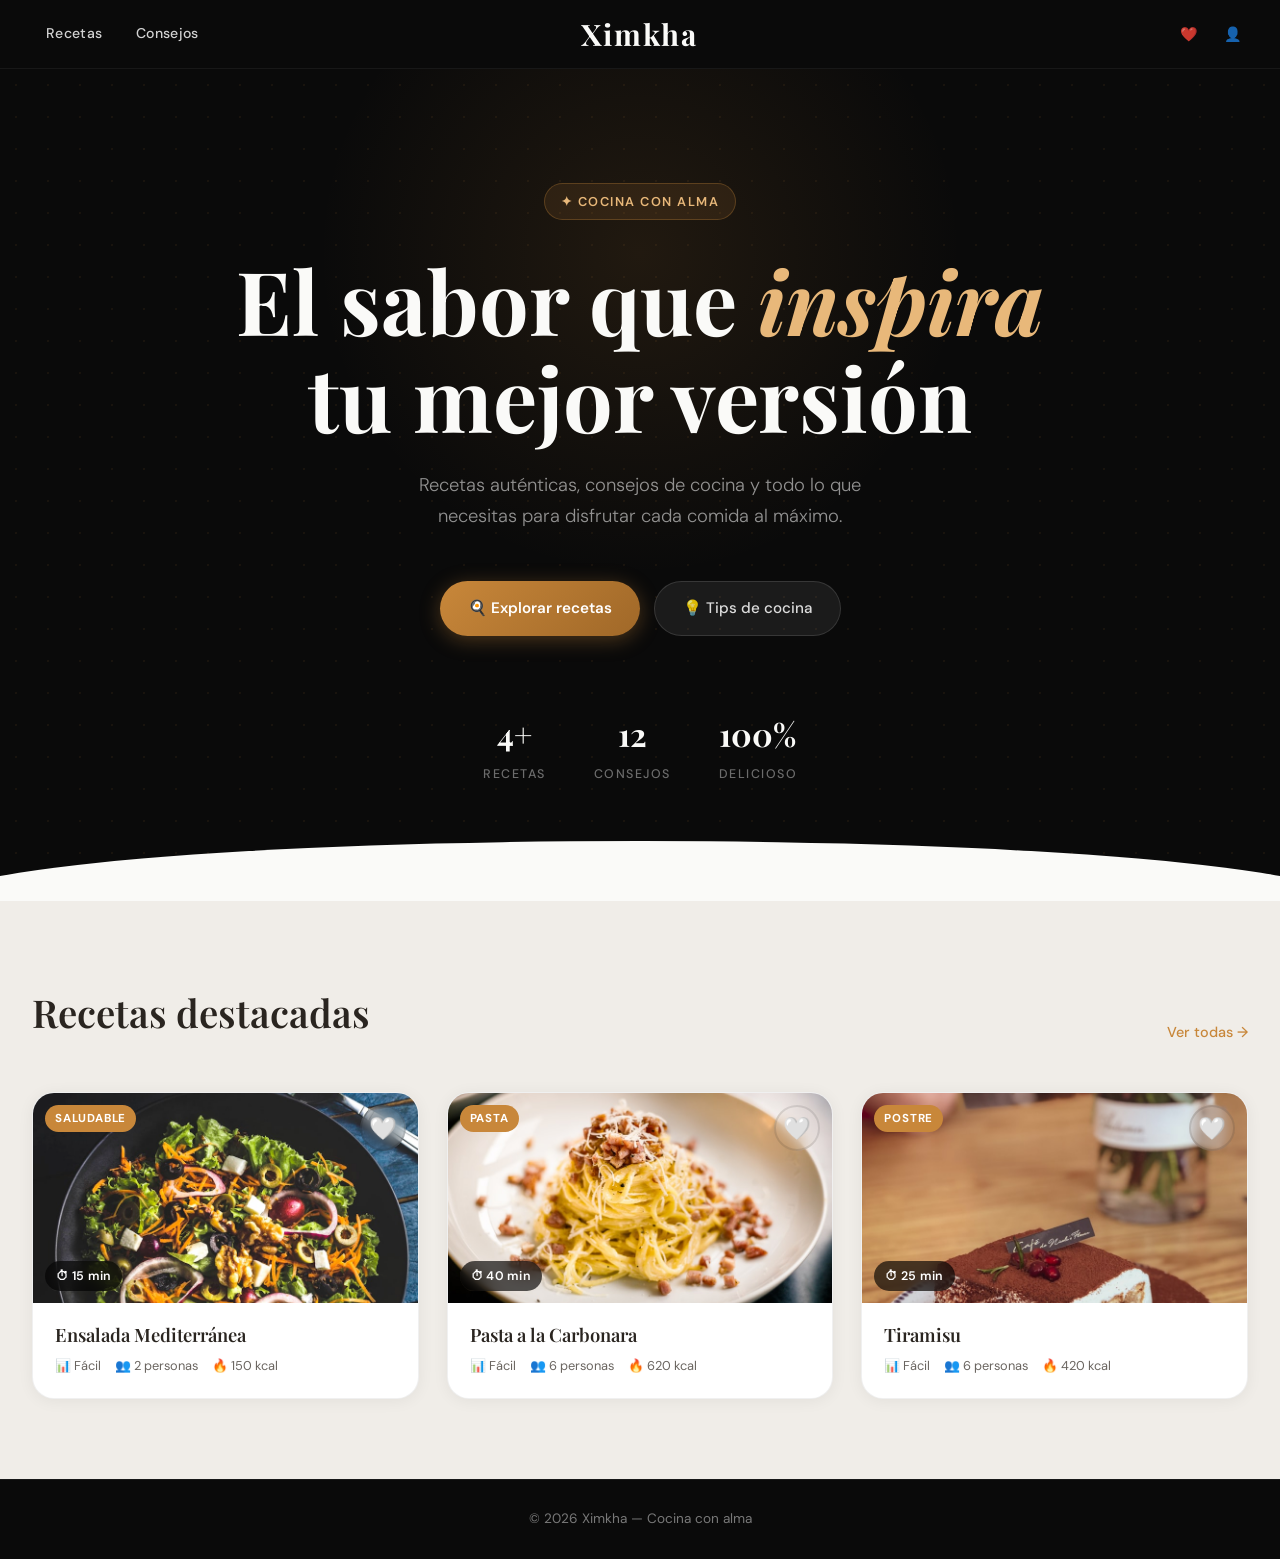
==== html/index.html @ 1acc7dbb "xml, js, css, html añadidos, aún mejorables" ====
<!DOCTYPE html>
<html lang="es">
<head>
    <meta charset="UTF-8">
    <meta name="viewport" content="width=device-width, initial-scale=1.0">
    <title>Ximkha - Cocina con alma</title>
    <link rel="stylesheet" href="../css/estilos.css">
</head>
<body>

<header>
    <nav class="barra-navegacion">
        <ul class="menu izquierda">
            <li><a href="recetas.html">Recetas</a></li>
            <li><a href="consejos.html">Consejos</a></li>
        </ul>
        <a href="index.html" class="logo">Ximkha</a>
        <ul class="menu derecha">
            <li><a href="favoritos.html" class="icono" title="Favoritos">❤️</a></li>
            <li><a href="usuario.html" class="icono" title="Usuario">👤</a></li>
        </ul>
    </nav>
</header>

<main>
    <!-- HERO -->
    <section class="hero">
        <span class="hero-badge">✦ Cocina con alma</span>
        <h1>El sabor que <em>inspira</em><br>tu mejor versión</h1>
        <p class="hero-subtitulo">Recetas auténticas, consejos de cocina y todo lo que necesitas para disfrutar cada comida al máximo.</p>
        <div class="hero-botones">
            <a href="recetas.html" class="btn-primario">🍳 Explorar recetas</a>
            <a href="consejos.html" class="btn-secundario">💡 Tips de cocina</a>
        </div>
        <div class="hero-stats">
            <div class="hero-stat">
                <span class="hero-stat-num">4+</span>
                <span class="hero-stat-label">Recetas</span>
            </div>
            <div class="hero-stat">
                <span class="hero-stat-num">12</span>
                <span class="hero-stat-label">Consejos</span>
            </div>
            <div class="hero-stat">
                <span class="hero-stat-num">100%</span>
                <span class="hero-stat-label">Delicioso</span>
            </div>
        </div>
        <div class="hero-divider"></div>
    </section>

    <!-- RECETAS DESTACADAS -->
    <section class="seccion-recetas" style="background: var(--gris-suave);">
        <div class="seccion-header">
            <h2>Recetas destacadas</h2>
            <a href="recetas.html">Ver todas →</a>
        </div>
        <div id="recetas-destacadas" class="grid-recetas">
            <p style="text-align:center;color:var(--texto-suave);padding:40px;">Cargando recetas...</p>
        </div>
    </section>
</main>

<footer>
    <p>&copy; 2026 Ximkha — Cocina con alma</p>
</footer>

<script src="../js/favoritos.js"></script>
<script>
    // Carga las primeras 3 recetas del XML para mostrar en la portada
    function cargarDestacadas() {
        const xhttp = new XMLHttpRequest();
        xhttp.onload = function () {
            const xml = xhttp.responseXML;
            const lista = xml.getElementsByTagName("receta");
            const contenedor = document.getElementById("recetas-destacadas");
            let html = "";

            const total = Math.min(lista.length, 3); // Solo las primeras 3
            for (let i = 0; i < total; i++) {
                const nombre = lista[i].getElementsByTagName("nombre")[0].childNodes[0].nodeValue;
                const categoria = lista[i].getElementsByTagName("categoria")[0].childNodes[0].nodeValue;
                const tiempo = lista[i].getElementsByTagName("tiempo")[0].childNodes[0].nodeValue;
                const dificultad = lista[i].getElementsByTagName("dificultad")[0].childNodes[0].nodeValue;
                const porciones = lista[i].getElementsByTagName("porciones")[0].childNodes[0].nodeValue;
                const calorias = lista[i].getElementsByTagName("calorias")[0].childNodes[0].nodeValue;
                const imagen = lista[i].getElementsByTagName("imagen")[0].childNodes[0].nodeValue;
                const slug = lista[i].getElementsByTagName("slug")[0].childNodes[0].nodeValue;

                html += `
                    <a href="detalle.html?id=${i}" class="tarjeta-receta">
                        <div class="tarjeta-imagen">
                            <img src="${imagen}" alt="${nombre}" />
                            <span class="tarjeta-categoria">${categoria}</span>
                            <span class="tarjeta-badge">⏱ ${tiempo}</span>
                            <button class="btn-favorito-flotante btn-favorito-grande"
                                    data-receta="${slug}"
                                    onclick="event.preventDefault(); event.stopPropagation();">🤍</button>
                        </div>
                        <div class="info-receta">
                            <h3>${nombre}</h3>
                            <div class="receta-meta">
                                <span>📊 ${dificultad}</span>
                                <span>👥 ${porciones}</span>
                                <span>🔥 ${calorias}</span>
                            </div>
                        </div>
                    </a>`;
            }

            contenedor.innerHTML = html;

            // Activar favoritos en los botones recién creados
            if (window.gestorFavoritos) {
                window.gestorFavoritos.configurarBotonesFavoritos();
            }
        };
        xhttp.open("GET", "../xml/recetas.xml");
        xhttp.send();
    }

    document.addEventListener("DOMContentLoaded", cargarDestacadas);
</script>

</body>
</html>
---- css/estilos.css ----
@import url('https://fonts.googleapis.com/css2?family=Playfair+Display:wght@400;600;700&family=DM+Sans:wght@300;400;500;600&display=swap');

* {
    margin: 0;
    padding: 0;
    box-sizing: border-box;
}

:root {
    --negro: #0a0a0a;
    --blanco: #fafaf8;
    --crema: #f5f0e8;
    --acento: #c8873a;
    --acento-oscuro: #a06828;
    --acento-claro: #e8b87a;
    --gris-suave: #f0ede8;
    --gris-medio: #9a9590;
    --texto: #2a2520;
    --texto-suave: #6a6560;
    --sombra: 0 4px 24px rgba(0,0,0,0.08);
    --sombra-hover: 0 12px 40px rgba(0,0,0,0.15);
    --radio: 14px;
    --radio-grande: 22px;
}

body {
    font-family: 'DM Sans', sans-serif;
    background-color: var(--blanco);
    color: var(--texto);
    line-height: 1.65;
}

/* Header y barras dde navegación */
header {
    background-color: var(--negro);
    position: sticky;
    top: 0;
    z-index: 1000;
    border-bottom: 1px solid rgba(255,255,255,0.06);
}

.barra-navegacion {
    display: flex;
    justify-content: space-between;
    align-items: center;
    max-width: 1280px;
    margin: 0 auto;
    padding: 0 32px;
    height: 68px;
}

.menu {
    list-style: none;
    display: flex;
    gap: 6px;
    align-items: center;
}

.menu.izquierda { flex: 1; justify-content: flex-start; }
.menu.derecha   { flex: 1; justify-content: flex-end; }

.logo {
    font-family: 'Playfair Display', serif;
    font-size: 1.85rem;
    font-weight: 700;
    color: var(--blanco);
    text-decoration: none;
    letter-spacing: 2px;
    transition: color 0.3s;
    flex: 1;
    text-align: center;
}
.logo:hover { color: var(--acento-claro); }

.menu > li > a {
    color: rgba(255,255,255,0.82);
    text-decoration: none;
    font-size: 0.88rem;
    font-weight: 500;
    letter-spacing: 0.3px;
    padding: 8px 14px;
    border-radius: 8px;
    transition: all 0.25s;
    display: block;
}
.menu > li > a:hover {
    color: #fff;
    background: rgba(255,255,255,0.1);
}

/* Iconos de la derecha */
.icono {
    font-size: 1.25rem;
    transition: transform 0.25s;
    display: flex;
    align-items: center;
    justify-content: center;
    width: 38px;
    height: 38px;
    border-radius: 50%;
}
.icono:hover { transform: scale(1.15); background: rgba(255,255,255,0.1) !important; }
.icono.activo { background: rgba(200,135,58,0.2) !important; }

/* Separador "Ver todas" */
.mega-ver-todas {
    grid-column: 1 / -1;
    margin-top: 8px;
    padding-top: 16px;
    border-top: 1px solid rgba(255,255,255,0.08);
    list-style: none;
}

.mega-ver-todas a {
    display: flex;
    align-items: center;
    justify-content: center;
    gap: 8px;
    padding: 11px;
    background: linear-gradient(135deg, var(--acento), var(--acento-oscuro));
    border-radius: 10px;
    color: #fff !important;
    font-weight: 600;
    font-size: 0.88rem;
    text-decoration: none;
    transition: all 0.2s;
    letter-spacing: 0.3px;
    border: 1px solid transparent !important;
}

.mega-ver-todas a:hover {
    background: linear-gradient(135deg, var(--acento-claro), var(--acento));
    transform: none !important;
    box-shadow: 0 4px 16px rgba(200,135,58,0.35);
}

/* Flecha indicadora del dropdown */
.dropdown > a::after {
    content: ' ›';
    font-size: 0.9rem;
    opacity: 0.5;
    transition: transform 0.2s;
    display: inline-block;
}
.dropdown:hover > a::after {
    transform: rotate(90deg);
    opacity: 1;
}

/* =====================
   HERO - INDEX
   ===================== */
.hero {
    min-height: calc(100vh - 68px);
    background: var(--negro);
    display: flex;
    flex-direction: column;
    align-items: center;
    justify-content: center;
    text-align: center;
    padding: 60px 30px;
    position: relative;
    overflow: hidden;
}

/* Fondo con textura de puntos */
.hero::before {
    content: '';
    position: absolute;
    inset: 0;
    background-image: radial-gradient(circle, rgba(200,135,58,0.08) 1px, transparent 1px);
    background-size: 32px 32px;
    pointer-events: none;
}

/* Orbe de luz ambiental */
.hero::after {
    content: '';
    position: absolute;
    top: -20%;
    left: 50%;
    transform: translateX(-50%);
    width: 700px;
    height: 700px;
    background: radial-gradient(circle, rgba(200,135,58,0.12) 0%, transparent 65%);
    pointer-events: none;
}

.hero-badge {
    display: inline-flex;
    align-items: center;
    gap: 8px;
    background: rgba(200,135,58,0.12);
    border: 1px solid rgba(200,135,58,0.3);
    color: var(--acento-claro);
    font-size: 0.8rem;
    font-weight: 600;
    letter-spacing: 1.5px;
    text-transform: uppercase;
    padding: 7px 16px;
    border-radius: 50px;
    margin-bottom: 32px;
    position: relative;
    z-index: 1;
    animation: fadeUp 0.8s ease both;
}

.hero h1 {
    font-family: 'Playfair Display', serif;
    font-size: clamp(3rem, 7vw, 5.5rem);
    font-weight: 700;
    color: var(--blanco);
    line-height: 1.1;
    margin-bottom: 24px;
    position: relative;
    z-index: 1;
    animation: fadeUp 0.8s ease 0.1s both;
}

.hero h1 em {
    font-style: italic;
    color: var(--acento-claro);
}

.hero-subtitulo {
    font-size: 1.15rem;
    color: rgba(255,255,255,0.55);
    font-weight: 300;
    max-width: 480px;
    margin-bottom: 48px;
    position: relative;
    z-index: 1;
    animation: fadeUp 0.8s ease 0.2s both;
    line-height: 1.7;
}

.hero-botones {
    display: flex;
    gap: 14px;
    flex-wrap: wrap;
    justify-content: center;
    position: relative;
    z-index: 1;
    animation: fadeUp 0.8s ease 0.3s both;
    margin-bottom: 72px;
}

.btn-primario {
    display: inline-flex;
    align-items: center;
    gap: 8px;
    background: linear-gradient(135deg, var(--acento), var(--acento-oscuro));
    color: #fff;
    padding: 14px 28px;
    border-radius: 50px;
    text-decoration: none;
    font-weight: 600;
    font-size: 0.95rem;
    transition: all 0.3s;
    box-shadow: 0 4px 20px rgba(200,135,58,0.35);
}
.btn-primario:hover {
    transform: translateY(-2px);
    box-shadow: 0 8px 28px rgba(200,135,58,0.45);
}

.btn-secundario {
    display: inline-flex;
    align-items: center;
    gap: 8px;
    background: rgba(255,255,255,0.07);
    color: rgba(255,255,255,0.85);
    padding: 14px 28px;
    border-radius: 50px;
    text-decoration: none;
    font-weight: 500;
    font-size: 0.95rem;
    transition: all 0.3s;
    border: 1px solid rgba(255,255,255,0.12);
}
.btn-secundario:hover {
    background: rgba(255,255,255,0.12);
    color: #fff;
    transform: translateY(-2px);
}

/* Stats del hero */
.hero-stats {
    display: flex;
    gap: 48px;
    position: relative;
    z-index: 1;
    animation: fadeUp 0.8s ease 0.4s both;
}

.hero-stat {
    text-align: center;
}

.hero-stat-num {
    font-family: 'Playfair Display', serif;
    font-size: 2rem;
    font-weight: 700;
    color: var(--blanco);
    display: block;
}

.hero-stat-label {
    font-size: 0.78rem;
    color: rgba(255,255,255,0.4);
    text-transform: uppercase;
    letter-spacing: 1.5px;
    font-weight: 500;
}

/* Divisor hero */
.hero-divider {
    position: absolute;
    bottom: 0;
    left: 0;
    right: 0;
    height: 60px;
    background: var(--blanco);
    clip-path: ellipse(55% 100% at 50% 100%);
}

/* =====================
   CATEGORÍAS HERO (debajo del hero)
   ===================== */
.categorias-hero {
    padding: 64px 32px;
    max-width: 1280px;
    margin: 0 auto;
}

.categorias-hero h2 {
    font-family: 'Playfair Display', serif;
    font-size: 2rem;
    color: var(--texto);
    margin-bottom: 36px;
    font-weight: 600;
}

.categorias-grid {
    display: grid;
    grid-template-columns: repeat(4, 1fr);
    gap: 20px;
}

.categoria-card {
    background: var(--gris-suave);
    border-radius: var(--radio);
    padding: 28px 24px;
    text-decoration: none;
    display: flex;
    flex-direction: column;
    gap: 12px;
    transition: all 0.3s;
    border: 1px solid rgba(0,0,0,0.05);
}

.categoria-card:hover {
    background: var(--negro);
    transform: translateY(-4px);
    box-shadow: var(--sombra-hover);
}

.categoria-card:hover .cat-titulo { color: #fff; }
.categoria-card:hover .cat-desc { color: rgba(255,255,255,0.5); }

.cat-emoji { font-size: 2rem; }
.cat-titulo { font-weight: 600; font-size: 1rem; color: var(--texto); }
.cat-desc { font-size: 0.82rem; color: var(--texto-suave); }

/* =====================
   SECCIÓN RECETAS
   ===================== */
.seccion-recetas {
    padding: 80px 32px 80px;
    background: var(--blanco);
}

.seccion-header {
    max-width: 1280px;
    margin: 0 auto 48px;
    display: flex;
    align-items: flex-end;
    justify-content: space-between;
}

.seccion-header h2 {
    font-family: 'Playfair Display', serif;
    font-size: 2.4rem;
    color: var(--texto);
    font-weight: 600;
}

.seccion-header a {
    color: var(--acento);
    text-decoration: none;
    font-weight: 500;
    font-size: 0.9rem;
    transition: color 0.2s;
}
.seccion-header a:hover { color: var(--acento-oscuro); }

.grid-recetas {
    display: grid;
    grid-template-columns: repeat(3, 1fr);
    gap: 28px;
    max-width: 1280px;
    margin: 0 auto;
}

/* =====================
   TARJETAS DE RECETA
   ===================== */
.tarjeta-receta {
    text-decoration: none;
    color: inherit;
    background: #fff;
    border-radius: var(--radio-grande);
    overflow: hidden;
    box-shadow: 0 2px 16px rgba(0,0,0,0.06);
    transition: all 0.35s cubic-bezier(0.34, 1.2, 0.64, 1);
    display: flex;
    flex-direction: column;
    border: 1px solid rgba(0,0,0,0.06);
    position: relative;
}

.tarjeta-receta:hover {
    transform: translateY(-8px);
    box-shadow: 0 20px 50px rgba(0,0,0,0.13);
    border-color: transparent;
}

.tarjeta-imagen {
    position: relative;
    overflow: hidden;
    height: 210px;
}

.tarjeta-imagen img {
    width: 100%;
    height: 100%;
    object-fit: cover;
    transition: transform 0.5s ease;
}

.tarjeta-receta:hover .tarjeta-imagen img {
    transform: scale(1.08);
}

/* Badge de tiempo sobre imagen */
.tarjeta-badge {
    position: absolute;
    bottom: 12px;
    left: 12px;
    background: rgba(0,0,0,0.65);
    backdrop-filter: blur(8px);
    color: #fff;
    font-size: 0.78rem;
    font-weight: 600;
    padding: 5px 11px;
    border-radius: 50px;
    letter-spacing: 0.3px;
}

/* Badge de categoría */
.tarjeta-categoria {
    position: absolute;
    top: 12px;
    left: 12px;
    background: var(--acento);
    color: #fff;
    font-size: 0.72rem;
    font-weight: 700;
    padding: 4px 10px;
    border-radius: 50px;
    text-transform: uppercase;
    letter-spacing: 0.8px;
}

/* Botón favorito flotante */
.btn-favorito-flotante {
    position: absolute;
    top: 12px;
    right: 12px;
    background: rgba(255,255,255,0.9);
    backdrop-filter: blur(8px);
    border: none;
    width: 38px;
    height: 38px;
    border-radius: 50%;
    font-size: 1rem;
    cursor: pointer;
    display: flex;
    align-items: center;
    justify-content: center;
    transition: all 0.25s;
    z-index: 2;
}
.btn-favorito-flotante:hover {
    background: #fff;
    transform: scale(1.15);
}

.info-receta {
    padding: 20px 22px 22px;
    flex: 1;
    display: flex;
    flex-direction: column;
    gap: 8px;
}

.info-receta h3 {
    font-family: 'Playfair Display', serif;
    font-size: 1.15rem;
    font-weight: 600;
    color: var(--texto);
    line-height: 1.3;
}

.info-receta .receta-meta {
    display: flex;
    gap: 14px;
    font-size: 0.8rem;
    color: var(--texto-suave);
}

.receta-meta span {
    display: flex;
    align-items: center;
    gap: 4px;
}

/* Botón grande de favorito (en páginas de detalle) */
.btn-favorito-grande {
    background: none;
    border: 2px solid rgba(0,0,0,0.1);
    font-size: 1.4rem;
    cursor: pointer;
    transition: all 0.3s;
    padding: 8px;
    border-radius: 50%;
    color: #bbb;
    width: 46px;
    height: 46px;
    display: flex;
    align-items: center;
    justify-content: center;
    flex-shrink: 0;
}
.btn-favorito-grande:hover {
    border-color: #e74c3c;
    background: rgba(231,76,60,0.08);
    transform: scale(1.1);
}
.btn-favorito-grande.favorito-activo { color: #e74c3c; border-color: #e74c3c; }

/* =====================
   BREADCRUMB
   ===================== */
.breadcrumb {
    max-width: 1280px;
    margin: 0 auto 28px;
    font-size: 0.85rem;
    color: var(--texto-suave);
    padding: 14px 20px;
    background: rgba(0,0,0,0.025);
    border-radius: 10px;
    border: 1px solid rgba(0,0,0,0.05);
}
.breadcrumb a {
    text-decoration: none;
    color: var(--texto-suave);
    font-weight: 500;
    transition: color 0.2s;
}
.breadcrumb a:hover { color: var(--acento); }
.breadcrumb span { color: var(--texto); font-weight: 600; }

/* Detalles de Recetas */
.contenido-receta {
    padding: 80px 32px 80px;
    background: var(--gris-suave);
    min-height: 100vh;
}

.contenedor-receta {
    max-width: 1200px;
    margin: 0 auto;
    background: #fff;
    border-radius: 24px;
    box-shadow: 0 8px 40px rgba(0,0,0,0.08);
    overflow: hidden;
}

.header-receta {
    display: grid;
    grid-template-columns: 1fr 1fr;
    min-height: 480px;
}

.imagen-receta {
    overflow: hidden;
    position: relative;
}
.imagen-receta img {
    width: 100%;
    height: 100%;
    object-fit: cover;
    transition: transform 0.4s;
}
.imagen-receta:hover img { transform: scale(1.04); }

.info-basica {
    padding: 44px 48px;
    display: flex;
    flex-direction: column;
    gap: 24px;
    overflow-y: auto;
    max-height: 480px;
}

.info-basica h1 {
    font-family: 'Playfair Display', serif;
    font-size: 2.2rem;
    color: var(--texto);
    font-weight: 600;
    line-height: 1.2;
}

.datos-receta {
    display: flex;
    gap: 10px;
    align-items: center;
    flex-wrap: wrap;
}

.dato {
    display: flex;
    align-items: center;
    gap: 7px;
    background: var(--gris-suave);
    padding: 8px 14px;
    border-radius: 50px;
    font-weight: 500;
    font-size: 0.88rem;
    color: var(--texto);
    border: 1px solid rgba(0,0,0,0.06);
}
.icono-dato { font-size: 1rem; }

.descripcion h3,
.tabla-nutricional h3 {
    font-family: 'Playfair Display', serif;
    color: var(--texto);
    margin-bottom: 12px;
    font-size: 1.15rem;
}
.descripcion p { color: var(--texto-suave); font-size: 0.95rem; line-height: 1.7; }

.valores-nutricionales {
    display: grid;
    grid-template-columns: repeat(4, 1fr);
    gap: 10px;
}

.valor-nutricional {
    text-align: center;
    background: linear-gradient(135deg, var(--acento), var(--acento-oscuro));
    color: white;
    padding: 14px 8px;
    border-radius: 12px;
}

.valor-nutricional .numero {
    display: block;
    font-family: 'Playfair Display', serif;
    font-size: 1.4rem;
    font-weight: 700;
    margin-bottom: 3px;
}
.valor-nutricional .unidad { font-size: 0.78rem; opacity: 0.85; }

.contenido-receta-detalle {
    display: grid;
    grid-template-columns: 1fr 1fr;
    gap: 48px;
    padding: 48px;
    background: #fff;
}

.ingredientes h2,
.pasos h2 {
    font-family: 'Playfair Display', serif;
    color: var(--texto);
    margin-bottom: 24px;
    font-size: 1.6rem;
    font-weight: 600;
    padding-bottom: 12px;
    border-bottom: 2px solid var(--acento);
}

.lista-ingredientes {
    list-style: none;
    padding: 0;
}

.lista-ingredientes li {
    padding: 12px 0;
    border-bottom: 1px solid var(--gris-suave);
    color: var(--texto);
    font-size: 0.95rem;
    position: relative;
    padding-left: 22px;
}
.lista-ingredientes li:before {
    content: "•";
    color: var(--acento);
    font-weight: bold;
    position: absolute;
    left: 0;
    font-size: 1.3rem;
    line-height: 1.4;
}

.lista-pasos {
    padding-left: 0;
    counter-reset: step-counter;
    list-style: none;
}

.lista-pasos li {
    padding: 15px 0 15px 52px;
    border-bottom: 1px solid var(--gris-suave);
    color: var(--texto);
    font-size: 0.95rem;
    position: relative;
    counter-increment: step-counter;
    line-height: 1.65;
}

.lista-pasos li:before {
    content: counter(step-counter);
    position: absolute;
    left: 0;
    top: 14px;
    background: linear-gradient(135deg, var(--acento), var(--acento-oscuro));
    color: white;
    width: 30px;
    height: 30px;
    border-radius: 50%;
    display: flex;
    align-items: center;
    justify-content: center;
    font-weight: 700;
    font-size: 0.85rem;
}

.consejos {
    background: var(--crema);
    padding: 32px 48px;
    border-top: 1px solid rgba(0,0,0,0.05);
}
.consejos h3 {
    font-family: 'Playfair Display', serif;
    color: var(--texto);
    margin-bottom: 12px;
    font-size: 1.15rem;
}
.consejos p { color: var(--texto-suave); line-height: 1.7; font-size: 0.95rem; }

/* Página de consejos*/
.seccion-consejos {
    padding: 80px 32px 80px;
    background: var(--gris-suave);
    min-height: 100vh;
}

.header-consejos {
    text-align: center;
    margin-bottom: 56px;
    max-width: 700px;
    margin-left: auto;
    margin-right: auto;
}

.header-consejos h2 {
    font-family: 'Playfair Display', serif;
    font-size: 2.8rem;
    color: var(--texto);
    font-weight: 600;
    margin-bottom: 12px;
}

.subtitulo-consejos {
    font-size: 1.1rem;
    color: var(--texto-suave);
    font-style: italic;
}

.contenedor-consejos { max-width: 1280px; margin: 0 auto; }

.categorias-consejos {
    display: flex;
    justify-content: center;
    gap: 10px;
    margin-bottom: 44px;
    flex-wrap: wrap;
}

.btn-categoria {
    background: #fff;
    border: 1.5px solid rgba(0,0,0,0.1);
    padding: 10px 22px;
    border-radius: 50px;
    cursor: pointer;
    transition: all 0.25s;
    font-weight: 500;
    color: var(--texto-suave);
    font-size: 0.88rem;
    font-family: 'DM Sans', sans-serif;
}
.btn-categoria:hover { border-color: var(--acento); color: var(--acento); }
.btn-categoria.activo {
    background: var(--negro);
    border-color: var(--negro);
    color: #fff;
    box-shadow: 0 4px 14px rgba(0,0,0,0.15);
}

.grid-consejos {
    display: grid;
    grid-template-columns: repeat(auto-fit, minmax(320px, 1fr));
    gap: 24px;
    margin-bottom: 60px;
}

.tarjeta-consejo {
    background: #fff;
    border-radius: var(--radio);
    padding: 28px;
    box-shadow: var(--sombra);
    transition: all 0.3s;
    position: relative;
    overflow: hidden;
    border: 1px solid rgba(0,0,0,0.05);
}
.tarjeta-consejo::before {
    content: '';
    position: absolute;
    top: 0; left: 0; right: 0;
    height: 3px;
    background: linear-gradient(90deg, var(--acento), var(--acento-claro));
}
.tarjeta-consejo:hover {
    transform: translateY(-6px);
    box-shadow: var(--sombra-hover);
}

.icono-consejo { font-size: 2.2rem; margin-bottom: 16px; text-align: center; }
.tarjeta-consejo h3 {
    font-family: 'Playfair Display', serif;
    color: var(--texto);
    margin-bottom: 12px;
    font-size: 1.15rem;
    font-weight: 600;
    text-align: center;
}
.tarjeta-consejo p { color: var(--texto-suave); line-height: 1.65; margin-bottom: 18px; text-align: center; font-size: 0.93rem; }

.dificultad {
    display: inline-block;
    padding: 5px 14px;
    border-radius: 50px;
    font-size: 0.75rem;
    font-weight: 700;
    text-transform: uppercase;
    letter-spacing: 0.8px;
    margin: 0 auto;
    display: block;
    width: fit-content;
}
.dificultad.basico { background: #edf7f0; color: #1e8449; border: 1px solid #a9dfbf; }
.dificultad.intermedio { background: #fef9e7; color: #b7770d; border: 1px solid #f9e79f; }
.dificultad.avanzado { background: #fdf2f2; color: #c0392b; border: 1px solid #fadbd8; }

.consejo-destacado {
    background: var(--negro);
    color: #fff;
    border-radius: var(--radio-grande);
    padding: 48px;
    text-align: center;
    max-width: 800px;
    margin: 0 auto;
    position: relative;
    overflow: hidden;
}
.consejo-destacado::before {
    content: '';
    position: absolute;
    top: -40%;
    left: 50%;
    transform: translateX(-50%);
    width: 500px;
    height: 500px;
    background: radial-gradient(circle, rgba(200,135,58,0.15) 0%, transparent 65%);
    pointer-events: none;
}
.consejo-destacado h3 { font-family: 'Playfair Display', serif; font-size: 1.6rem; margin-bottom: 24px; color: var(--acento-claro); position: relative; }
.consejo-dia { background: rgba(255,255,255,0.06); border-radius: 14px; padding: 28px; border: 1px solid rgba(255,255,255,0.08); position: relative; }
.consejo-dia h4 { font-family: 'Playfair Display', serif; font-size: 1.2rem; margin-bottom: 12px; color: #fff; }
.consejo-dia p { color: rgba(255,255,255,0.7); line-height: 1.7; }

/* Página de Favoritos */
.seccion-favoritos {
    padding: 80px 32px 80px;
    background: var(--gris-suave);
    min-height: 80vh;
}

.header-favoritos { text-align: center; margin-bottom: 44px; }
.header-favoritos h2 {
    font-family: 'Playfair Display', serif;
    font-size: 2.6rem;
    color: var(--texto);
    font-weight: 600;
    margin-bottom: 12px;
}

.contador-favoritos { font-size: 1.1rem; color: var(--texto-suave); font-weight: 500; }
.contador-favoritos span { color: var(--acento); font-weight: 700; font-size: 1.3rem; }

.mensaje-vacio {
    text-align: center;
    padding: 80px 20px;
    max-width: 480px;
    margin: 0 auto;
}
.icono-corazon { font-size: 3.5rem; margin-bottom: 20px; opacity: 0.6; }
.mensaje-vacio h3 { font-family: 'Playfair Display', serif; font-size: 1.7rem; color: var(--texto); margin-bottom: 14px; font-weight: 600; }
.mensaje-vacio p { color: var(--texto-suave); font-size: 1rem; line-height: 1.7; margin-bottom: 28px; }

.btn-explorar {
    display: inline-flex;
    align-items: center;
    gap: 8px;
    background: var(--negro);
    color: white;
    padding: 14px 28px;
    text-decoration: none;
    border-radius: 50px;
    font-weight: 600;
    transition: all 0.3s;
}
.btn-explorar:hover { background: var(--acento); transform: translateY(-2px); }

.acciones-favoritos { text-align: center; margin-top: 48px; }
.btn-limpiar {
    background: transparent;
    color: #c0392b;
    padding: 11px 24px;
    border: 1.5px solid #c0392b;
    border-radius: 50px;
    font-weight: 600;
    cursor: pointer;
    transition: all 0.3s;
    font-family: 'DM Sans', sans-serif;
    display: none;
}
.btn-limpiar:hover { background: #c0392b; color: #fff; }

/* Perfil de Usuario */
.seccion-usuario {
    padding: 80px 32px 80px;
    background: var(--gris-suave);
    min-height: 100vh;
}

.contenedor-usuario {
    max-width: 960px;
    margin: 0 auto;
    display: flex;
    flex-direction: column;
    gap: 28px;
}

.perfil-usuario {
    background: var(--negro);
    padding: 40px;
    border-radius: var(--radio-grande);
    display: flex;
    align-items: center;
    gap: 32px;
    color: #fff;
    position: relative;
    overflow: hidden;
}
.perfil-usuario::after {
    content: '';
    position: absolute;
    right: -60px; top: -60px;
    width: 260px; height: 260px;
    background: radial-gradient(circle, rgba(200,135,58,0.15) 0%, transparent 65%);
    pointer-events: none;
}

.avatar-usuario { position: relative; }
.avatar-usuario img {
    width: 130px; height: 130px;
    border-radius: 50%;
    object-fit: cover;
    border: 3px solid rgba(200,135,58,0.5);
}
.btn-cambiar-avatar {
    position: absolute;
    bottom: 4px; right: 4px;
    background: var(--acento);
    color: white;
    border: none;
    width: 32px; height: 32px;
    border-radius: 50%;
    cursor: pointer;
    font-size: 1rem;
    transition: all 0.25s;
    display: flex; align-items: center; justify-content: center;
}
.btn-cambiar-avatar:hover { background: var(--acento-claro); transform: scale(1.1); }

.info-usuario h1 { font-family: 'Playfair Display', serif; font-size: 2rem; margin-bottom: 8px; font-weight: 600; }
.info-usuario p { color: rgba(255,255,255,0.6); font-size: 0.95rem; margin-bottom: 6px; }
.fecha-registro { font-size: 0.82rem !important; font-style: italic; }

.estadisticas-usuario {
    display: grid;
    grid-template-columns: repeat(3, 1fr);
    gap: 16px;
}

.stat-card {
    background: #fff;
    padding: 28px;
    border-radius: var(--radio);
    box-shadow: var(--sombra);
    text-align: center;
    transition: transform 0.25s;
    border: 1px solid rgba(0,0,0,0.05);
}
.stat-card:hover { transform: translateY(-4px); }
.stat-numero { font-family: 'Playfair Display', serif; font-size: 2.5rem; font-weight: 700; color: var(--acento); margin-bottom: 8px; }
.stat-titulo { color: var(--texto-suave); font-size: 0.9rem; font-weight: 500; }

.formulario-perfil,
.preferencias-usuario,
.acciones-cuenta {
    background: #fff;
    padding: 36px;
    border-radius: var(--radio);
    box-shadow: var(--sombra);
    border: 1px solid rgba(0,0,0,0.05);
}

.formulario-perfil h2,
.preferencias-usuario h2,
.acciones-cuenta h2 {
    font-family: 'Playfair Display', serif;
    color: var(--texto);
    margin-bottom: 28px;
    font-size: 1.6rem;
    font-weight: 600;
}

.campo-formulario { margin-bottom: 22px; }
.campo-formulario label {
    display: block;
    margin-bottom: 7px;
    color: var(--texto);
    font-weight: 500;
    font-size: 0.9rem;
}
.campo-formulario input,
.campo-formulario textarea {
    width: 100%;
    padding: 12px 16px;
    border: 1.5px solid rgba(0,0,0,0.1);
    border-radius: 10px;
    font-size: 0.95rem;
    font-family: 'DM Sans', sans-serif;
    transition: border-color 0.25s;
    background: var(--gris-suave);
    color: var(--texto);
}
.campo-formulario input:focus,
.campo-formulario textarea:focus {
    outline: none;
    border-color: var(--acento);
    background: #fff;
}

.botones-formulario { display: flex; gap: 12px; margin-top: 24px; }

.btn-guardar {
    background: var(--negro);
    color: white;
    padding: 12px 28px;
    border: none;
    border-radius: 50px;
    font-weight: 600;
    cursor: pointer;
    transition: all 0.25s;
    font-family: 'DM Sans', sans-serif;
}
.btn-guardar:hover { background: var(--acento); transform: translateY(-1px); }

.btn-cancelar {
    background: transparent;
    color: var(--texto-suave);
    padding: 12px 28px;
    border: 1.5px solid rgba(0,0,0,0.12);
    border-radius: 50px;
    font-weight: 500;
    cursor: pointer;
    transition: all 0.25s;
    font-family: 'DM Sans', sans-serif;
}
.btn-cancelar:hover { background: var(--gris-suave); }

/* Switches */
.opciones-preferencias { display: flex; flex-direction: column; gap: 18px; }
.opcion-preferencia {
    display: flex;
    align-items: center;
    gap: 18px;
    padding: 14px 0;
    border-bottom: 1px solid var(--gris-suave);
}
.switch { position: relative; display: inline-block; width: 54px; height: 30px; flex-shrink: 0; }
.switch input { opacity: 0; width: 0; height: 0; }
.slider {
    position: absolute; cursor: pointer; inset: 0;
    background-color: #ddd; transition: 0.3s; border-radius: 30px;
}
.slider:before {
    position: absolute; content: "";
    height: 22px; width: 22px; left: 4px; bottom: 4px;
    background-color: white; transition: 0.3s; border-radius: 50%;
    box-shadow: 0 2px 6px rgba(0,0,0,0.15);
}
input:checked + .slider { background-color: var(--acento); }
input:checked + .slider:before { transform: translateX(24px); }
.info-opcion h3 { color: var(--texto); font-size: 1rem; font-weight: 600; margin-bottom: 3px; }
.info-opcion p { color: var(--texto-suave); font-size: 0.85rem; margin: 0; }

.botones-cuenta { display: flex; flex-direction: column; gap: 12px; }
.botones-cuenta button {
    padding: 13px 20px;
    border: none;
    border-radius: 10px;
    font-weight: 600;
    cursor: pointer;
    transition: all 0.25s;
    text-align: left;
    font-family: 'DM Sans', sans-serif;
    font-size: 0.95rem;
}
.btn-cambiar-password { background: #fef9e7; color: #b7770d; }
.btn-exportar-datos { background: #edf7f0; color: #1e8449; }
.btn-eliminar-cuenta { background: #fdf2f2; color: #c0392b; }
.botones-cuenta button:hover { transform: translateX(4px); filter: brightness(0.95); }

/* Notificaciones */
.notificacion {
    position: fixed;
    top: 80px; right: 20px;
    padding: 14px 22px;
    border-radius: 10px;
    color: white;
    font-weight: 600;
    z-index: 9999;
    opacity: 0;
    transform: translateX(110%);
    transition: all 0.3s ease;
    font-size: 0.9rem;
    box-shadow: 0 4px 20px rgba(0,0,0,0.15);
    max-width: 320px;
}
.notificacion.visible { opacity: 1; transform: translateX(0); }
.notificacion.success { background: #1e8449; }
.notificacion.error { background: #c0392b; }
.notificacion.agregar { background: var(--acento); }
.notificacion.eliminar { background: #c0392b; }

/* Pie de página */
footer {
    background: var(--negro);
    color: rgba(255,255,255,0.45);
    text-align: center;
    padding: 28px 20px;
    font-size: 0.85rem;
    border-top: 1px solid rgba(255,255,255,0.06);
}

/* Animaciones */
@keyframes fadeUp {
    from { opacity: 0; transform: translateY(22px); }
    to   { opacity: 1; transform: translateY(0); }
}

@keyframes fadeIn {
    from { opacity: 0; transform: translateY(14px); }
    to   { opacity: 1; transform: translateY(0); }
}

/* Responsividad */
@media (max-width: 1024px) {
    .grid-recetas { grid-template-columns: repeat(2, 1fr); gap: 22px; }
    .categorias-grid { grid-template-columns: repeat(2, 1fr); }
    .header-receta { grid-template-columns: 1fr; }
    .info-basica { max-height: none; }
    .contenido-receta-detalle { grid-template-columns: 1fr; gap: 32px; padding: 32px; }
    .valores-nutricionales { grid-template-columns: repeat(2, 1fr); }
    .mega-menu { width: 580px; }
}

@media (max-width: 768px) {
    .barra-navegacion {
        flex-wrap: wrap;
        height: auto;
        padding: 12px 20px;
        gap: 10px;
    }
    .menu.izquierda, .menu.derecha { flex: unset; }
    .logo { order: -1; width: 100%; text-align: center; font-size: 1.6rem; }
    .mega-menu { 
        width: 95vw;
        left: 50%;
        transform: translateX(-50%);
        grid-template-columns: repeat(2, 1fr);
    }
    .dropdown:hover .mega-menu { transform: translateX(-50%) translateY(0); }
    .grid-recetas { grid-template-columns: 1fr; gap: 18px; }
    .estadisticas-usuario { grid-template-columns: 1fr; }
    .hero-stats { gap: 28px; }
    .hero h1 { font-size: 2.4rem; }
    .categorias-grid { grid-template-columns: 1fr 1fr; }
    .contenido-receta { padding: 60px 16px; }
    .seccion-recetas { padding: 60px 20px; }
    .seccion-consejos { padding: 60px 20px; }
    .seccion-favoritos { padding: 60px 20px; }
    .seccion-usuario { padding: 60px 20px; }
    .perfil-usuario { flex-direction: column; text-align: center; }
    .botones-formulario { flex-direction: column; }
}

@media (max-width: 480px) {
    .hero-stats { flex-direction: column; gap: 16px; }
    .hero-botones { flex-direction: column; align-items: center; }
    .categorias-grid { grid-template-columns: 1fr; }
    .mega-menu { grid-template-columns: 1fr; }
    .header-receta { min-height: auto; }
    .tarjeta-imagen { height: 200px; }
    .consejos { padding: 24px; }
    .consejo-destacado { padding: 28px 22px; }
}
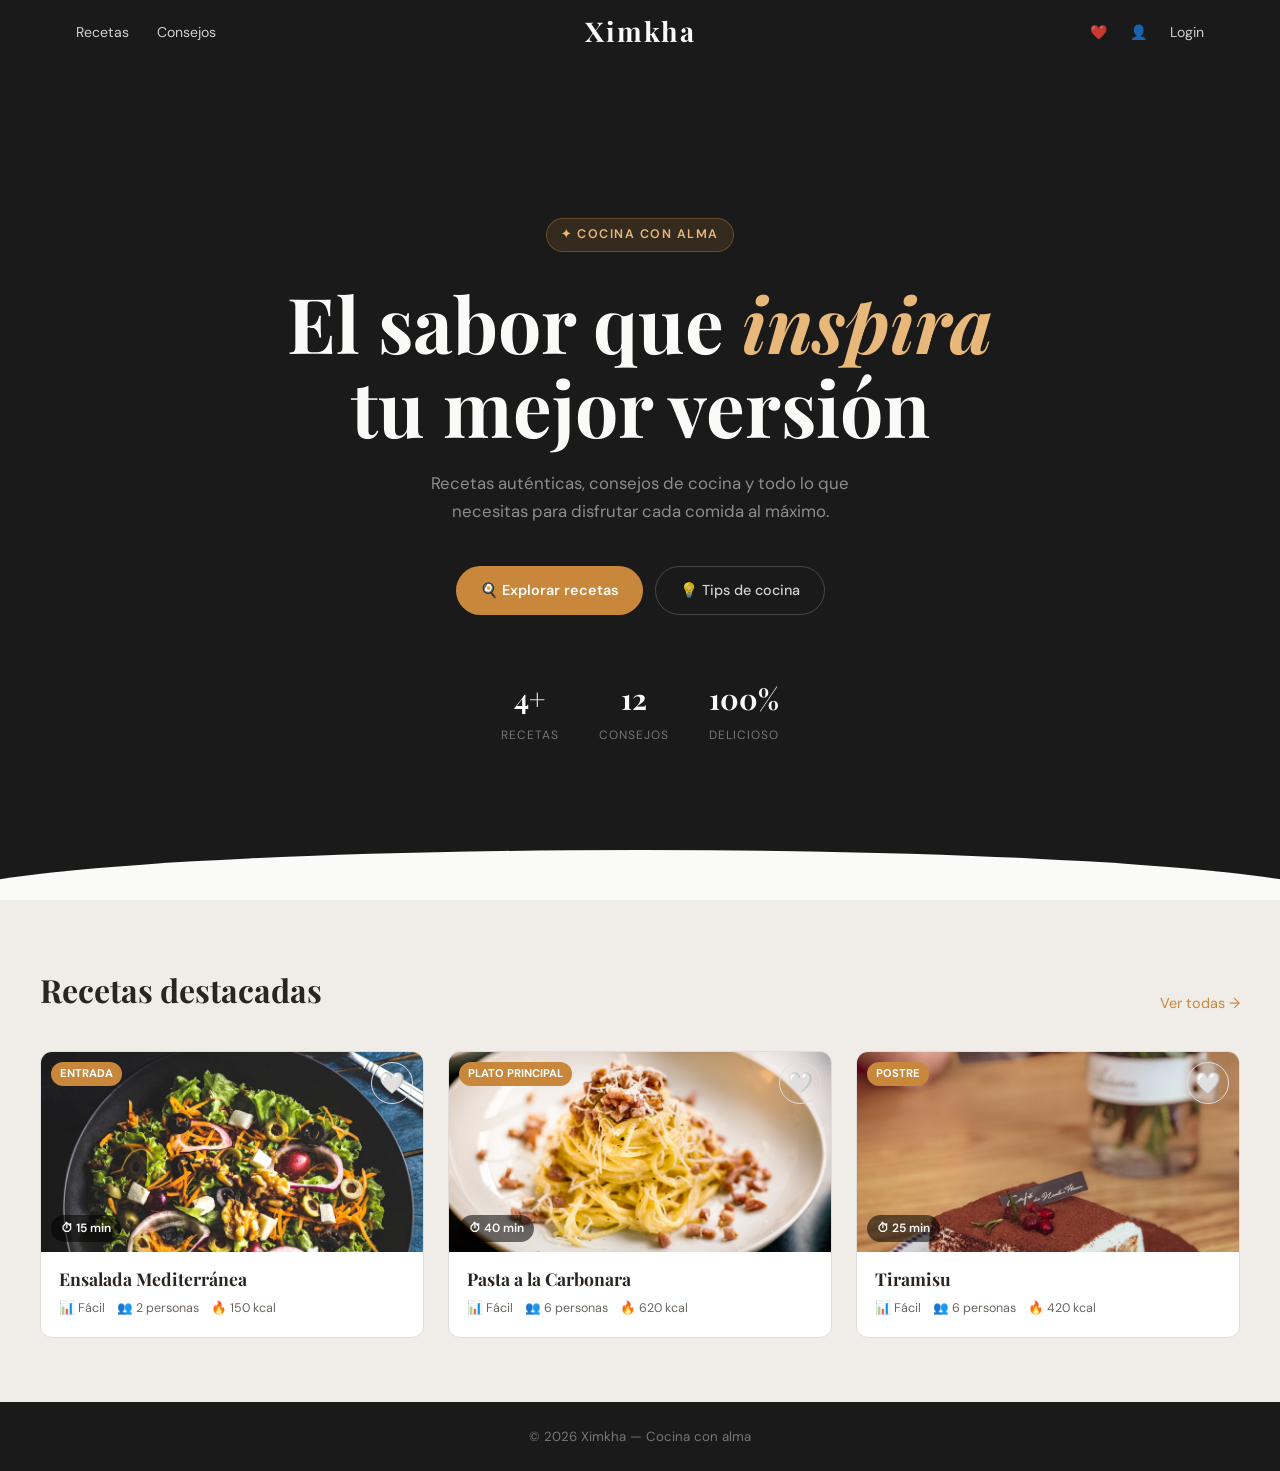
==== commit c9b55115: "Nueva pestaña agregada" ====
--- a/html/index.html
+++ b/html/index.html
@@ -18,6 +18,7 @@
         <ul class="menu derecha">
             <li><a href="favoritos.html" class="icono" title="Favoritos">❤️</a></li>
             <li><a href="usuario.html" class="icono" title="Usuario">👤</a></li>
+            <li><a href="login.html">Login</a></li>
         </ul>
     </nav>
 </header>
--- a/css/estilos.css
+++ b/css/estilos.css
@@ -6,81 +6,72 @@
     box-sizing: border-box;
 }
 
+/* Variables de color */
 :root {
-    --negro: #0a0a0a;
+    --negro: #1a1a1a;
     --blanco: #fafaf8;
     --crema: #f5f0e8;
     --acento: #c8873a;
     --acento-oscuro: #a06828;
-    --acento-claro: #e8b87a;
     --gris-suave: #f0ede8;
-    --gris-medio: #9a9590;
     --texto: #2a2520;
     --texto-suave: #6a6560;
-    --sombra: 0 4px 24px rgba(0,0,0,0.08);
-    --sombra-hover: 0 12px 40px rgba(0,0,0,0.15);
-    --radio: 14px;
-    --radio-grande: 22px;
+    --radio: 12px;
 }
 
 body {
     font-family: 'DM Sans', sans-serif;
     background-color: var(--blanco);
     color: var(--texto);
-    line-height: 1.65;
-}
-
-/* Header y barras dde navegación */
+    line-height: 1.6;
+}
+
+/* Navegacion */
 header {
     background-color: var(--negro);
     position: sticky;
     top: 0;
-    z-index: 1000;
-    border-bottom: 1px solid rgba(255,255,255,0.06);
+    z-index: 100;
 }
 
 .barra-navegacion {
     display: flex;
     justify-content: space-between;
     align-items: center;
-    max-width: 1280px;
+    max-width: 1200px;
     margin: 0 auto;
-    padding: 0 32px;
-    height: 68px;
+    padding: 0 24px;
+    height: 64px;
 }
 
 .menu {
     list-style: none;
     display: flex;
-    gap: 6px;
-    align-items: center;
-}
-
-.menu.izquierda { flex: 1; justify-content: flex-start; }
+    gap: 4px;
+    align-items: center;
+}
+
+.menu.izquierda { flex: 1; }
 .menu.derecha   { flex: 1; justify-content: flex-end; }
 
 .logo {
     font-family: 'Playfair Display', serif;
-    font-size: 1.85rem;
+    font-size: 1.7rem;
     font-weight: 700;
     color: var(--blanco);
     text-decoration: none;
     letter-spacing: 2px;
-    transition: color 0.3s;
     flex: 1;
     text-align: center;
 }
-.logo:hover { color: var(--acento-claro); }
+.logo:hover { color: var(--acento); }
 
 .menu > li > a {
-    color: rgba(255,255,255,0.82);
+    color: rgba(255,255,255,0.8);
     text-decoration: none;
     font-size: 0.88rem;
-    font-weight: 500;
-    letter-spacing: 0.3px;
-    padding: 8px 14px;
-    border-radius: 8px;
-    transition: all 0.25s;
+    padding: 7px 12px;
+    border-radius: 6px;
     display: block;
 }
 .menu > li > a:hover {
@@ -88,301 +79,157 @@
     background: rgba(255,255,255,0.1);
 }
 
-/* Iconos de la derecha */
 .icono {
-    font-size: 1.25rem;
-    transition: transform 0.25s;
+    font-size: 1.2rem;
     display: flex;
     align-items: center;
     justify-content: center;
-    width: 38px;
-    height: 38px;
+    width: 36px;
+    height: 36px;
     border-radius: 50%;
 }
-.icono:hover { transform: scale(1.15); background: rgba(255,255,255,0.1) !important; }
-.icono.activo { background: rgba(200,135,58,0.2) !important; }
-
-/* Separador "Ver todas" */
-.mega-ver-todas {
-    grid-column: 1 / -1;
-    margin-top: 8px;
-    padding-top: 16px;
-    border-top: 1px solid rgba(255,255,255,0.08);
-    list-style: none;
-}
-
-.mega-ver-todas a {
-    display: flex;
-    align-items: center;
-    justify-content: center;
-    gap: 8px;
-    padding: 11px;
-    background: linear-gradient(135deg, var(--acento), var(--acento-oscuro));
-    border-radius: 10px;
-    color: #fff !important;
-    font-weight: 600;
-    font-size: 0.88rem;
-    text-decoration: none;
-    transition: all 0.2s;
-    letter-spacing: 0.3px;
-    border: 1px solid transparent !important;
-}
-
-.mega-ver-todas a:hover {
-    background: linear-gradient(135deg, var(--acento-claro), var(--acento));
-    transform: none !important;
-    box-shadow: 0 4px 16px rgba(200,135,58,0.35);
-}
-
-/* Flecha indicadora del dropdown */
-.dropdown > a::after {
-    content: ' ›';
-    font-size: 0.9rem;
-    opacity: 0.5;
-    transition: transform 0.2s;
-    display: inline-block;
-}
-.dropdown:hover > a::after {
-    transform: rotate(90deg);
-    opacity: 1;
-}
-
-/* =====================
-   HERO - INDEX
-   ===================== */
+.icono:hover { background: rgba(255,255,255,0.1) !important; }
+.icono.activo { background: rgba(200,135,58,0.25) !important; }
+
+/* Hero */
 .hero {
-    min-height: calc(100vh - 68px);
+    min-height: calc(100vh - 64px);
     background: var(--negro);
     display: flex;
     flex-direction: column;
     align-items: center;
     justify-content: center;
     text-align: center;
-    padding: 60px 30px;
+    padding: 60px 24px;
     position: relative;
-    overflow: hidden;
-}
-
-/* Fondo con textura de puntos */
-.hero::before {
-    content: '';
-    position: absolute;
-    inset: 0;
-    background-image: radial-gradient(circle, rgba(200,135,58,0.08) 1px, transparent 1px);
-    background-size: 32px 32px;
-    pointer-events: none;
-}
-
-/* Orbe de luz ambiental */
-.hero::after {
-    content: '';
-    position: absolute;
-    top: -20%;
-    left: 50%;
-    transform: translateX(-50%);
-    width: 700px;
-    height: 700px;
-    background: radial-gradient(circle, rgba(200,135,58,0.12) 0%, transparent 65%);
-    pointer-events: none;
 }
 
 .hero-badge {
-    display: inline-flex;
-    align-items: center;
-    gap: 8px;
-    background: rgba(200,135,58,0.12);
-    border: 1px solid rgba(200,135,58,0.3);
-    color: var(--acento-claro);
-    font-size: 0.8rem;
+    display: inline-block;
+    background: rgba(200,135,58,0.15);
+    border: 1px solid rgba(200,135,58,0.35);
+    color: #e8b87a;
+    font-size: 0.78rem;
     font-weight: 600;
     letter-spacing: 1.5px;
     text-transform: uppercase;
-    padding: 7px 16px;
-    border-radius: 50px;
-    margin-bottom: 32px;
-    position: relative;
-    z-index: 1;
-    animation: fadeUp 0.8s ease both;
+    padding: 6px 14px;
+    border-radius: 50px;
+    margin-bottom: 28px;
 }
 
 .hero h1 {
     font-family: 'Playfair Display', serif;
-    font-size: clamp(3rem, 7vw, 5.5rem);
+    font-size: clamp(2.8rem, 6vw, 5rem);
     font-weight: 700;
     color: var(--blanco);
     line-height: 1.1;
-    margin-bottom: 24px;
-    position: relative;
-    z-index: 1;
-    animation: fadeUp 0.8s ease 0.1s both;
+    margin-bottom: 20px;
 }
 
 .hero h1 em {
     font-style: italic;
-    color: var(--acento-claro);
+    color: #e8b87a;
 }
 
 .hero-subtitulo {
-    font-size: 1.15rem;
-    color: rgba(255,255,255,0.55);
-    font-weight: 300;
-    max-width: 480px;
-    margin-bottom: 48px;
-    position: relative;
-    z-index: 1;
-    animation: fadeUp 0.8s ease 0.2s both;
+    font-size: 1.05rem;
+    color: rgba(255,255,255,0.5);
+    max-width: 460px;
+    margin-bottom: 40px;
     line-height: 1.7;
 }
 
 .hero-botones {
     display: flex;
-    gap: 14px;
+    gap: 12px;
     flex-wrap: wrap;
     justify-content: center;
-    position: relative;
-    z-index: 1;
-    animation: fadeUp 0.8s ease 0.3s both;
-    margin-bottom: 72px;
-}
-
+    margin-bottom: 60px;
+}
+
+/* Botones generales */
 .btn-primario {
     display: inline-flex;
     align-items: center;
     gap: 8px;
-    background: linear-gradient(135deg, var(--acento), var(--acento-oscuro));
+    background: var(--acento);
     color: #fff;
-    padding: 14px 28px;
+    padding: 12px 24px;
     border-radius: 50px;
     text-decoration: none;
     font-weight: 600;
-    font-size: 0.95rem;
-    transition: all 0.3s;
-    box-shadow: 0 4px 20px rgba(200,135,58,0.35);
-}
-.btn-primario:hover {
-    transform: translateY(-2px);
-    box-shadow: 0 8px 28px rgba(200,135,58,0.45);
-}
+    font-size: 0.9rem;
+    border: none;
+    cursor: pointer;
+    font-family: 'DM Sans', sans-serif;
+    transition: background 0.2s;
+}
+.btn-primario:hover { background: var(--acento-oscuro); }
 
 .btn-secundario {
     display: inline-flex;
     align-items: center;
     gap: 8px;
-    background: rgba(255,255,255,0.07);
-    color: rgba(255,255,255,0.85);
-    padding: 14px 28px;
+    background: transparent;
+    color: rgba(255,255,255,0.8);
+    padding: 12px 24px;
     border-radius: 50px;
     text-decoration: none;
     font-weight: 500;
-    font-size: 0.95rem;
-    transition: all 0.3s;
-    border: 1px solid rgba(255,255,255,0.12);
+    font-size: 0.9rem;
+    border: 1px solid rgba(255,255,255,0.2);
+    cursor: pointer;
+    font-family: 'DM Sans', sans-serif;
+    transition: background 0.2s;
 }
 .btn-secundario:hover {
-    background: rgba(255,255,255,0.12);
+    background: rgba(255,255,255,0.1);
     color: #fff;
-    transform: translateY(-2px);
 }
 
 /* Stats del hero */
 .hero-stats {
     display: flex;
-    gap: 48px;
-    position: relative;
-    z-index: 1;
-    animation: fadeUp 0.8s ease 0.4s both;
-}
-
-.hero-stat {
-    text-align: center;
-}
+    gap: 40px;
+}
+
+.hero-stat { text-align: center; }
 
 .hero-stat-num {
     font-family: 'Playfair Display', serif;
-    font-size: 2rem;
+    font-size: 1.8rem;
     font-weight: 700;
     color: var(--blanco);
     display: block;
 }
 
 .hero-stat-label {
-    font-size: 0.78rem;
+    font-size: 0.75rem;
     color: rgba(255,255,255,0.4);
     text-transform: uppercase;
-    letter-spacing: 1.5px;
-    font-weight: 500;
-}
-
-/* Divisor hero */
+    letter-spacing: 1px;
+}
+
 .hero-divider {
     position: absolute;
     bottom: 0;
     left: 0;
     right: 0;
-    height: 60px;
+    height: 50px;
     background: var(--blanco);
     clip-path: ellipse(55% 100% at 50% 100%);
 }
 
-/* =====================
-   CATEGORÍAS HERO (debajo del hero)
-   ===================== */
-.categorias-hero {
-    padding: 64px 32px;
-    max-width: 1280px;
-    margin: 0 auto;
-}
-
-.categorias-hero h2 {
-    font-family: 'Playfair Display', serif;
-    font-size: 2rem;
-    color: var(--texto);
-    margin-bottom: 36px;
-    font-weight: 600;
-}
-
-.categorias-grid {
-    display: grid;
-    grid-template-columns: repeat(4, 1fr);
-    gap: 20px;
-}
-
-.categoria-card {
-    background: var(--gris-suave);
-    border-radius: var(--radio);
-    padding: 28px 24px;
-    text-decoration: none;
-    display: flex;
-    flex-direction: column;
-    gap: 12px;
-    transition: all 0.3s;
-    border: 1px solid rgba(0,0,0,0.05);
-}
-
-.categoria-card:hover {
-    background: var(--negro);
-    transform: translateY(-4px);
-    box-shadow: var(--sombra-hover);
-}
-
-.categoria-card:hover .cat-titulo { color: #fff; }
-.categoria-card:hover .cat-desc { color: rgba(255,255,255,0.5); }
-
-.cat-emoji { font-size: 2rem; }
-.cat-titulo { font-weight: 600; font-size: 1rem; color: var(--texto); }
-.cat-desc { font-size: 0.82rem; color: var(--texto-suave); }
-
-/* =====================
-   SECCIÓN RECETAS
-   ===================== */
+/* Seccion de recetas */
 .seccion-recetas {
-    padding: 80px 32px 80px;
+    padding: 64px 24px;
     background: var(--blanco);
 }
 
 .seccion-header {
-    max-width: 1280px;
-    margin: 0 auto 48px;
+    max-width: 1200px;
+    margin: 0 auto 36px;
     display: flex;
     align-items: flex-end;
     justify-content: space-between;
@@ -390,124 +237,100 @@
 
 .seccion-header h2 {
     font-family: 'Playfair Display', serif;
-    font-size: 2.4rem;
-    color: var(--texto);
-    font-weight: 600;
+    font-size: 2rem;
+    color: var(--texto);
 }
 
 .seccion-header a {
     color: var(--acento);
     text-decoration: none;
-    font-weight: 500;
     font-size: 0.9rem;
-    transition: color 0.2s;
 }
 .seccion-header a:hover { color: var(--acento-oscuro); }
 
 .grid-recetas {
     display: grid;
     grid-template-columns: repeat(3, 1fr);
-    gap: 28px;
-    max-width: 1280px;
+    gap: 24px;
+    max-width: 1200px;
     margin: 0 auto;
 }
 
-/* =====================
-   TARJETAS DE RECETA
-   ===================== */
+/* Tarjetas de receta */
 .tarjeta-receta {
     text-decoration: none;
     color: inherit;
     background: #fff;
-    border-radius: var(--radio-grande);
+    border-radius: var(--radio);
     overflow: hidden;
-    box-shadow: 0 2px 16px rgba(0,0,0,0.06);
-    transition: all 0.35s cubic-bezier(0.34, 1.2, 0.64, 1);
+    border: 1px solid #e0ddd8;
+    transition: transform 0.2s, border-color 0.2s;
     display: flex;
     flex-direction: column;
-    border: 1px solid rgba(0,0,0,0.06);
-    position: relative;
 }
 
 .tarjeta-receta:hover {
-    transform: translateY(-8px);
-    box-shadow: 0 20px 50px rgba(0,0,0,0.13);
-    border-color: transparent;
+    transform: translateY(-4px);
+    border-color: var(--acento);
 }
 
 .tarjeta-imagen {
     position: relative;
     overflow: hidden;
-    height: 210px;
+    height: 200px;
 }
 
 .tarjeta-imagen img {
     width: 100%;
     height: 100%;
     object-fit: cover;
-    transition: transform 0.5s ease;
-}
-
-.tarjeta-receta:hover .tarjeta-imagen img {
-    transform: scale(1.08);
-}
-
-/* Badge de tiempo sobre imagen */
+}
+
 .tarjeta-badge {
     position: absolute;
-    bottom: 12px;
-    left: 12px;
-    background: rgba(0,0,0,0.65);
-    backdrop-filter: blur(8px);
+    bottom: 10px;
+    left: 10px;
+    background: rgba(0,0,0,0.55);
     color: #fff;
-    font-size: 0.78rem;
+    font-size: 0.75rem;
     font-weight: 600;
-    padding: 5px 11px;
-    border-radius: 50px;
-    letter-spacing: 0.3px;
-}
-
-/* Badge de categoría */
+    padding: 4px 10px;
+    border-radius: 50px;
+}
+
 .tarjeta-categoria {
     position: absolute;
-    top: 12px;
-    left: 12px;
+    top: 10px;
+    left: 10px;
     background: var(--acento);
     color: #fff;
-    font-size: 0.72rem;
+    font-size: 0.7rem;
     font-weight: 700;
-    padding: 4px 10px;
+    padding: 3px 9px;
     border-radius: 50px;
     text-transform: uppercase;
-    letter-spacing: 0.8px;
-}
-
-/* Botón favorito flotante */
+}
+
 .btn-favorito-flotante {
     position: absolute;
-    top: 12px;
-    right: 12px;
+    top: 10px;
+    right: 10px;
     background: rgba(255,255,255,0.9);
-    backdrop-filter: blur(8px);
     border: none;
-    width: 38px;
-    height: 38px;
+    width: 36px;
+    height: 36px;
     border-radius: 50%;
     font-size: 1rem;
     cursor: pointer;
     display: flex;
     align-items: center;
     justify-content: center;
-    transition: all 0.25s;
     z-index: 2;
 }
-.btn-favorito-flotante:hover {
-    background: #fff;
-    transform: scale(1.15);
-}
+.btn-favorito-flotante:hover { background: #fff; }
 
 .info-receta {
-    padding: 20px 22px 22px;
+    padding: 16px 18px 18px;
     flex: 1;
     display: flex;
     flex-direction: column;
@@ -516,191 +339,164 @@
 
 .info-receta h3 {
     font-family: 'Playfair Display', serif;
-    font-size: 1.15rem;
-    font-weight: 600;
+    font-size: 1.1rem;
     color: var(--texto);
     line-height: 1.3;
 }
 
-.info-receta .receta-meta {
-    display: flex;
-    gap: 14px;
-    font-size: 0.8rem;
+.receta-meta {
+    display: flex;
+    gap: 12px;
+    font-size: 0.78rem;
     color: var(--texto-suave);
 }
 
-.receta-meta span {
-    display: flex;
-    align-items: center;
-    gap: 4px;
-}
-
-/* Botón grande de favorito (en páginas de detalle) */
+/* Boton favorito grande */
 .btn-favorito-grande {
     background: none;
-    border: 2px solid rgba(0,0,0,0.1);
-    font-size: 1.4rem;
-    cursor: pointer;
-    transition: all 0.3s;
-    padding: 8px;
+    border: 1.5px solid #ddd;
+    font-size: 1.3rem;
+    cursor: pointer;
+    padding: 6px;
     border-radius: 50%;
-    color: #bbb;
-    width: 46px;
-    height: 46px;
+    width: 42px;
+    height: 42px;
     display: flex;
     align-items: center;
     justify-content: center;
     flex-shrink: 0;
-}
-.btn-favorito-grande:hover {
-    border-color: #e74c3c;
-    background: rgba(231,76,60,0.08);
-    transform: scale(1.1);
-}
+    transition: border-color 0.2s;
+}
+.btn-favorito-grande:hover { border-color: #e74c3c; }
 .btn-favorito-grande.favorito-activo { color: #e74c3c; border-color: #e74c3c; }
 
-/* =====================
-   BREADCRUMB
-   ===================== */
+/* Breadcrumb */
 .breadcrumb {
-    max-width: 1280px;
-    margin: 0 auto 28px;
-    font-size: 0.85rem;
+    max-width: 1200px;
+    margin: 0 auto 24px;
+    font-size: 0.83rem;
     color: var(--texto-suave);
-    padding: 14px 20px;
-    background: rgba(0,0,0,0.025);
-    border-radius: 10px;
-    border: 1px solid rgba(0,0,0,0.05);
+    padding: 10px 16px;
+    background: var(--gris-suave);
+    border-radius: 8px;
 }
 .breadcrumb a {
     text-decoration: none;
     color: var(--texto-suave);
-    font-weight: 500;
-    transition: color 0.2s;
 }
 .breadcrumb a:hover { color: var(--acento); }
 .breadcrumb span { color: var(--texto); font-weight: 600; }
 
-/* Detalles de Recetas */
+/* Pagina detalle */
 .contenido-receta {
-    padding: 80px 32px 80px;
+    padding: 48px 24px;
     background: var(--gris-suave);
     min-height: 100vh;
 }
 
 .contenedor-receta {
-    max-width: 1200px;
+    max-width: 1100px;
     margin: 0 auto;
     background: #fff;
-    border-radius: 24px;
-    box-shadow: 0 8px 40px rgba(0,0,0,0.08);
+    border-radius: 16px;
+    border: 1px solid #e0ddd8;
     overflow: hidden;
 }
 
 .header-receta {
     display: grid;
     grid-template-columns: 1fr 1fr;
-    min-height: 480px;
-}
-
-.imagen-receta {
-    overflow: hidden;
-    position: relative;
-}
+    min-height: 420px;
+}
+
 .imagen-receta img {
     width: 100%;
     height: 100%;
     object-fit: cover;
-    transition: transform 0.4s;
-}
-.imagen-receta:hover img { transform: scale(1.04); }
+    display: block;
+}
 
 .info-basica {
-    padding: 44px 48px;
+    padding: 36px 40px;
     display: flex;
     flex-direction: column;
-    gap: 24px;
+    gap: 20px;
     overflow-y: auto;
-    max-height: 480px;
+    max-height: 420px;
 }
 
 .info-basica h1 {
     font-family: 'Playfair Display', serif;
-    font-size: 2.2rem;
-    color: var(--texto);
-    font-weight: 600;
+    font-size: 1.8rem;
+    color: var(--texto);
     line-height: 1.2;
 }
 
 .datos-receta {
     display: flex;
-    gap: 10px;
-    align-items: center;
     flex-wrap: wrap;
+    gap: 8px;
+    align-items: center;
 }
 
 .dato {
     display: flex;
     align-items: center;
-    gap: 7px;
+    gap: 6px;
     background: var(--gris-suave);
-    padding: 8px 14px;
-    border-radius: 50px;
-    font-weight: 500;
-    font-size: 0.88rem;
-    color: var(--texto);
-    border: 1px solid rgba(0,0,0,0.06);
-}
-.icono-dato { font-size: 1rem; }
-
-.descripcion h3,
-.tabla-nutricional h3 {
-    font-family: 'Playfair Display', serif;
-    color: var(--texto);
-    margin-bottom: 12px;
-    font-size: 1.15rem;
-}
-.descripcion p { color: var(--texto-suave); font-size: 0.95rem; line-height: 1.7; }
-
+    padding: 6px 12px;
+    border-radius: 50px;
+    font-size: 0.85rem;
+    color: var(--texto);
+    border: 1px solid #e0ddd8;
+}
+
+.descripcion h3, .tabla-nutricional h3 {
+    font-family: 'Playfair Display', serif;
+    color: var(--texto);
+    margin-bottom: 10px;
+    font-size: 1.1rem;
+}
+.descripcion p { color: var(--texto-suave); font-size: 0.93rem; line-height: 1.7; }
+
+/* Tabla nutricional */
 .valores-nutricionales {
     display: grid;
     grid-template-columns: repeat(4, 1fr);
-    gap: 10px;
+    gap: 8px;
 }
 
 .valor-nutricional {
     text-align: center;
-    background: linear-gradient(135deg, var(--acento), var(--acento-oscuro));
+    background: var(--acento);
     color: white;
-    padding: 14px 8px;
-    border-radius: 12px;
+    padding: 12px 6px;
+    border-radius: 10px;
 }
 
 .valor-nutricional .numero {
     display: block;
     font-family: 'Playfair Display', serif;
-    font-size: 1.4rem;
+    font-size: 1.3rem;
     font-weight: 700;
-    margin-bottom: 3px;
-}
-.valor-nutricional .unidad { font-size: 0.78rem; opacity: 0.85; }
-
+    margin-bottom: 2px;
+}
+.valor-nutricional .unidad { font-size: 0.72rem; opacity: 0.85; }
+
+/* Ingredientes y pasos */
 .contenido-receta-detalle {
     display: grid;
     grid-template-columns: 1fr 1fr;
-    gap: 48px;
-    padding: 48px;
-    background: #fff;
-}
-
-.ingredientes h2,
-.pasos h2 {
-    font-family: 'Playfair Display', serif;
-    color: var(--texto);
-    margin-bottom: 24px;
-    font-size: 1.6rem;
-    font-weight: 600;
-    padding-bottom: 12px;
+    gap: 40px;
+    padding: 40px;
+}
+
+.ingredientes h2, .pasos h2 {
+    font-family: 'Playfair Display', serif;
+    color: var(--texto);
+    margin-bottom: 20px;
+    font-size: 1.4rem;
+    padding-bottom: 10px;
     border-bottom: 2px solid var(--acento);
 }
 
@@ -710,179 +506,165 @@
 }
 
 .lista-ingredientes li {
-    padding: 12px 0;
+    padding: 10px 0 10px 20px;
     border-bottom: 1px solid var(--gris-suave);
     color: var(--texto);
-    font-size: 0.95rem;
+    font-size: 0.92rem;
     position: relative;
-    padding-left: 22px;
 }
 .lista-ingredientes li:before {
     content: "•";
     color: var(--acento);
-    font-weight: bold;
     position: absolute;
     left: 0;
-    font-size: 1.3rem;
+    font-size: 1.2rem;
     line-height: 1.4;
 }
 
 .lista-pasos {
     padding-left: 0;
-    counter-reset: step-counter;
     list-style: none;
+    counter-reset: pasos;
 }
 
 .lista-pasos li {
-    padding: 15px 0 15px 52px;
+    padding: 12px 0 12px 46px;
     border-bottom: 1px solid var(--gris-suave);
     color: var(--texto);
-    font-size: 0.95rem;
+    font-size: 0.92rem;
     position: relative;
-    counter-increment: step-counter;
-    line-height: 1.65;
+    counter-increment: pasos;
+    line-height: 1.6;
 }
 
 .lista-pasos li:before {
-    content: counter(step-counter);
+    content: counter(pasos);
     position: absolute;
     left: 0;
-    top: 14px;
-    background: linear-gradient(135deg, var(--acento), var(--acento-oscuro));
+    top: 12px;
+    background: var(--acento);
     color: white;
-    width: 30px;
-    height: 30px;
+    width: 28px;
+    height: 28px;
     border-radius: 50%;
     display: flex;
     align-items: center;
     justify-content: center;
     font-weight: 700;
-    font-size: 0.85rem;
+    font-size: 0.8rem;
 }
 
 .consejos {
     background: var(--crema);
-    padding: 32px 48px;
-    border-top: 1px solid rgba(0,0,0,0.05);
+    padding: 28px 40px;
+    border-top: 1px solid #e0ddd8;
 }
 .consejos h3 {
     font-family: 'Playfair Display', serif;
     color: var(--texto);
-    margin-bottom: 12px;
-    font-size: 1.15rem;
-}
-.consejos p { color: var(--texto-suave); line-height: 1.7; font-size: 0.95rem; }
-
-/* Página de consejos*/
+    margin-bottom: 10px;
+    font-size: 1.1rem;
+}
+.consejos p { color: var(--texto-suave); line-height: 1.7; font-size: 0.92rem; }
+
+/* Pagina de consejos */
 .seccion-consejos {
-    padding: 80px 32px 80px;
+    padding: 64px 24px;
     background: var(--gris-suave);
     min-height: 100vh;
 }
 
 .header-consejos {
     text-align: center;
-    margin-bottom: 56px;
-    max-width: 700px;
+    margin-bottom: 48px;
+    max-width: 600px;
     margin-left: auto;
     margin-right: auto;
 }
 
 .header-consejos h2 {
     font-family: 'Playfair Display', serif;
-    font-size: 2.8rem;
-    color: var(--texto);
-    font-weight: 600;
-    margin-bottom: 12px;
+    font-size: 2.4rem;
+    color: var(--texto);
+    margin-bottom: 10px;
 }
 
 .subtitulo-consejos {
-    font-size: 1.1rem;
+    font-size: 1rem;
     color: var(--texto-suave);
     font-style: italic;
 }
 
-.contenedor-consejos { max-width: 1280px; margin: 0 auto; }
+.contenedor-consejos { max-width: 1200px; margin: 0 auto; }
 
 .categorias-consejos {
     display: flex;
     justify-content: center;
-    gap: 10px;
-    margin-bottom: 44px;
+    gap: 8px;
+    margin-bottom: 36px;
     flex-wrap: wrap;
 }
 
 .btn-categoria {
     background: #fff;
-    border: 1.5px solid rgba(0,0,0,0.1);
-    padding: 10px 22px;
-    border-radius: 50px;
-    cursor: pointer;
-    transition: all 0.25s;
-    font-weight: 500;
+    border: 1.5px solid #ddd;
+    padding: 8px 18px;
+    border-radius: 50px;
+    cursor: pointer;
     color: var(--texto-suave);
-    font-size: 0.88rem;
+    font-size: 0.85rem;
     font-family: 'DM Sans', sans-serif;
+    transition: border-color 0.2s, color 0.2s;
 }
 .btn-categoria:hover { border-color: var(--acento); color: var(--acento); }
 .btn-categoria.activo {
     background: var(--negro);
     border-color: var(--negro);
     color: #fff;
-    box-shadow: 0 4px 14px rgba(0,0,0,0.15);
 }
 
 .grid-consejos {
     display: grid;
-    grid-template-columns: repeat(auto-fit, minmax(320px, 1fr));
-    gap: 24px;
-    margin-bottom: 60px;
+    grid-template-columns: repeat(auto-fit, minmax(280px, 1fr));
+    gap: 20px;
+    margin-bottom: 48px;
 }
 
 .tarjeta-consejo {
     background: #fff;
     border-radius: var(--radio);
-    padding: 28px;
-    box-shadow: var(--sombra);
-    transition: all 0.3s;
-    position: relative;
-    overflow: hidden;
-    border: 1px solid rgba(0,0,0,0.05);
-}
-.tarjeta-consejo::before {
-    content: '';
-    position: absolute;
-    top: 0; left: 0; right: 0;
-    height: 3px;
-    background: linear-gradient(90deg, var(--acento), var(--acento-claro));
-}
-.tarjeta-consejo:hover {
-    transform: translateY(-6px);
-    box-shadow: var(--sombra-hover);
-}
-
-.icono-consejo { font-size: 2.2rem; margin-bottom: 16px; text-align: center; }
+    padding: 24px;
+    border: 1px solid #e0ddd8;
+    border-top: 3px solid var(--acento);
+    transition: transform 0.2s;
+}
+.tarjeta-consejo:hover { transform: translateY(-3px); }
+
+.icono-consejo { font-size: 2rem; margin-bottom: 14px; text-align: center; }
 .tarjeta-consejo h3 {
     font-family: 'Playfair Display', serif;
     color: var(--texto);
-    margin-bottom: 12px;
-    font-size: 1.15rem;
-    font-weight: 600;
+    margin-bottom: 10px;
+    font-size: 1.05rem;
     text-align: center;
 }
-.tarjeta-consejo p { color: var(--texto-suave); line-height: 1.65; margin-bottom: 18px; text-align: center; font-size: 0.93rem; }
+.tarjeta-consejo p {
+    color: var(--texto-suave);
+    line-height: 1.6;
+    margin-bottom: 14px;
+    text-align: center;
+    font-size: 0.9rem;
+}
 
 .dificultad {
-    display: inline-block;
-    padding: 5px 14px;
-    border-radius: 50px;
-    font-size: 0.75rem;
+    padding: 4px 12px;
+    border-radius: 50px;
+    font-size: 0.72rem;
     font-weight: 700;
     text-transform: uppercase;
-    letter-spacing: 0.8px;
-    margin: 0 auto;
     display: block;
     width: fit-content;
+    margin: 0 auto;
 }
 .dificultad.basico { background: #edf7f0; color: #1e8449; border: 1px solid #a9dfbf; }
 .dificultad.intermedio { background: #fef9e7; color: #b7770d; border: 1px solid #f9e79f; }
@@ -891,58 +673,64 @@
 .consejo-destacado {
     background: var(--negro);
     color: #fff;
-    border-radius: var(--radio-grande);
-    padding: 48px;
+    border-radius: 16px;
+    padding: 40px;
     text-align: center;
-    max-width: 800px;
+    max-width: 760px;
     margin: 0 auto;
-    position: relative;
-    overflow: hidden;
-}
-.consejo-destacado::before {
-    content: '';
-    position: absolute;
-    top: -40%;
-    left: 50%;
-    transform: translateX(-50%);
-    width: 500px;
-    height: 500px;
-    background: radial-gradient(circle, rgba(200,135,58,0.15) 0%, transparent 65%);
-    pointer-events: none;
-}
-.consejo-destacado h3 { font-family: 'Playfair Display', serif; font-size: 1.6rem; margin-bottom: 24px; color: var(--acento-claro); position: relative; }
-.consejo-dia { background: rgba(255,255,255,0.06); border-radius: 14px; padding: 28px; border: 1px solid rgba(255,255,255,0.08); position: relative; }
-.consejo-dia h4 { font-family: 'Playfair Display', serif; font-size: 1.2rem; margin-bottom: 12px; color: #fff; }
+}
+.consejo-destacado h3 {
+    font-family: 'Playfair Display', serif;
+    font-size: 1.4rem;
+    margin-bottom: 20px;
+    color: #e8b87a;
+}
+.consejo-dia {
+    background: rgba(255,255,255,0.07);
+    border-radius: 12px;
+    padding: 24px;
+    border: 1px solid rgba(255,255,255,0.1);
+}
+.consejo-dia h4 {
+    font-family: 'Playfair Display', serif;
+    font-size: 1.1rem;
+    margin-bottom: 10px;
+    color: #fff;
+}
 .consejo-dia p { color: rgba(255,255,255,0.7); line-height: 1.7; }
 
-/* Página de Favoritos */
+/* Pagina de favoritos */
 .seccion-favoritos {
-    padding: 80px 32px 80px;
+    padding: 64px 24px;
     background: var(--gris-suave);
     min-height: 80vh;
 }
 
-.header-favoritos { text-align: center; margin-bottom: 44px; }
+.header-favoritos { text-align: center; margin-bottom: 36px; }
 .header-favoritos h2 {
     font-family: 'Playfair Display', serif;
-    font-size: 2.6rem;
-    color: var(--texto);
-    font-weight: 600;
-    margin-bottom: 12px;
-}
-
-.contador-favoritos { font-size: 1.1rem; color: var(--texto-suave); font-weight: 500; }
-.contador-favoritos span { color: var(--acento); font-weight: 700; font-size: 1.3rem; }
+    font-size: 2.2rem;
+    color: var(--texto);
+    margin-bottom: 10px;
+}
+
+.contador-favoritos { font-size: 1rem; color: var(--texto-suave); }
+.contador-favoritos span { color: var(--acento); font-weight: 700; }
 
 .mensaje-vacio {
     text-align: center;
-    padding: 80px 20px;
-    max-width: 480px;
+    padding: 64px 20px;
+    max-width: 440px;
     margin: 0 auto;
 }
-.icono-corazon { font-size: 3.5rem; margin-bottom: 20px; opacity: 0.6; }
-.mensaje-vacio h3 { font-family: 'Playfair Display', serif; font-size: 1.7rem; color: var(--texto); margin-bottom: 14px; font-weight: 600; }
-.mensaje-vacio p { color: var(--texto-suave); font-size: 1rem; line-height: 1.7; margin-bottom: 28px; }
+.icono-corazon { font-size: 3rem; margin-bottom: 16px; opacity: 0.5; }
+.mensaje-vacio h3 {
+    font-family: 'Playfair Display', serif;
+    font-size: 1.5rem;
+    color: var(--texto);
+    margin-bottom: 12px;
+}
+.mensaje-vacio p { color: var(--texto-suave); line-height: 1.7; margin-bottom: 24px; }
 
 .btn-explorar {
     display: inline-flex;
@@ -950,117 +738,128 @@
     gap: 8px;
     background: var(--negro);
     color: white;
-    padding: 14px 28px;
+    padding: 12px 24px;
     text-decoration: none;
     border-radius: 50px;
     font-weight: 600;
-    transition: all 0.3s;
-}
-.btn-explorar:hover { background: var(--acento); transform: translateY(-2px); }
-
-.acciones-favoritos { text-align: center; margin-top: 48px; }
+    transition: background 0.2s;
+}
+.btn-explorar:hover { background: var(--acento); }
+
+.acciones-favoritos { text-align: center; margin-top: 36px; }
 .btn-limpiar {
     background: transparent;
     color: #c0392b;
-    padding: 11px 24px;
+    padding: 10px 22px;
     border: 1.5px solid #c0392b;
     border-radius: 50px;
     font-weight: 600;
     cursor: pointer;
-    transition: all 0.3s;
     font-family: 'DM Sans', sans-serif;
     display: none;
+    transition: background 0.2s, color 0.2s;
 }
 .btn-limpiar:hover { background: #c0392b; color: #fff; }
 
-/* Perfil de Usuario */
+/* Enlace ver receta */
+.btn-ver-receta {
+    background: var(--acento);
+    color: white;
+    padding: 7px 14px;
+    text-decoration: none;
+    border-radius: 50px;
+    font-size: 0.83rem;
+    font-weight: 600;
+    transition: background 0.2s;
+}
+.btn-ver-receta:hover { background: var(--acento-oscuro); }
+
+/* Perfil de usuario */
 .seccion-usuario {
-    padding: 80px 32px 80px;
+    padding: 64px 24px;
     background: var(--gris-suave);
     min-height: 100vh;
 }
 
 .contenedor-usuario {
-    max-width: 960px;
+    max-width: 900px;
     margin: 0 auto;
     display: flex;
     flex-direction: column;
-    gap: 28px;
+    gap: 24px;
 }
 
 .perfil-usuario {
     background: var(--negro);
-    padding: 40px;
-    border-radius: var(--radio-grande);
-    display: flex;
-    align-items: center;
-    gap: 32px;
+    padding: 32px;
+    border-radius: 16px;
+    display: flex;
+    align-items: center;
+    gap: 28px;
     color: #fff;
-    position: relative;
-    overflow: hidden;
-}
-.perfil-usuario::after {
-    content: '';
-    position: absolute;
-    right: -60px; top: -60px;
-    width: 260px; height: 260px;
-    background: radial-gradient(circle, rgba(200,135,58,0.15) 0%, transparent 65%);
-    pointer-events: none;
 }
 
 .avatar-usuario { position: relative; }
 .avatar-usuario img {
-    width: 130px; height: 130px;
+    width: 110px;
+    height: 110px;
     border-radius: 50%;
     object-fit: cover;
     border: 3px solid rgba(200,135,58,0.5);
 }
 .btn-cambiar-avatar {
     position: absolute;
-    bottom: 4px; right: 4px;
+    bottom: 2px;
+    right: 2px;
     background: var(--acento);
     color: white;
     border: none;
-    width: 32px; height: 32px;
+    width: 28px;
+    height: 28px;
     border-radius: 50%;
     cursor: pointer;
-    font-size: 1rem;
-    transition: all 0.25s;
-    display: flex; align-items: center; justify-content: center;
-}
-.btn-cambiar-avatar:hover { background: var(--acento-claro); transform: scale(1.1); }
-
-.info-usuario h1 { font-family: 'Playfair Display', serif; font-size: 2rem; margin-bottom: 8px; font-weight: 600; }
-.info-usuario p { color: rgba(255,255,255,0.6); font-size: 0.95rem; margin-bottom: 6px; }
-.fecha-registro { font-size: 0.82rem !important; font-style: italic; }
+    font-size: 0.85rem;
+    transition: background 0.2s;
+}
+.btn-cambiar-avatar:hover { background: #e8b87a; }
+
+.info-usuario h1 {
+    font-family: 'Playfair Display', serif;
+    font-size: 1.8rem;
+    margin-bottom: 6px;
+}
+.info-usuario p { color: rgba(255,255,255,0.6); font-size: 0.9rem; margin-bottom: 4px; }
+.fecha-registro { font-size: 0.8rem !important; font-style: italic; }
 
 .estadisticas-usuario {
     display: grid;
     grid-template-columns: repeat(3, 1fr);
-    gap: 16px;
+    gap: 14px;
 }
 
 .stat-card {
     background: #fff;
-    padding: 28px;
+    padding: 24px;
     border-radius: var(--radio);
-    box-shadow: var(--sombra);
+    border: 1px solid #e0ddd8;
     text-align: center;
-    transition: transform 0.25s;
-    border: 1px solid rgba(0,0,0,0.05);
-}
-.stat-card:hover { transform: translateY(-4px); }
-.stat-numero { font-family: 'Playfair Display', serif; font-size: 2.5rem; font-weight: 700; color: var(--acento); margin-bottom: 8px; }
-.stat-titulo { color: var(--texto-suave); font-size: 0.9rem; font-weight: 500; }
+}
+.stat-numero {
+    font-family: 'Playfair Display', serif;
+    font-size: 2.2rem;
+    font-weight: 700;
+    color: var(--acento);
+    margin-bottom: 6px;
+}
+.stat-titulo { color: var(--texto-suave); font-size: 0.87rem; }
 
 .formulario-perfil,
 .preferencias-usuario,
 .acciones-cuenta {
     background: #fff;
-    padding: 36px;
+    padding: 30px;
     border-radius: var(--radio);
-    box-shadow: var(--sombra);
-    border: 1px solid rgba(0,0,0,0.05);
+    border: 1px solid #e0ddd8;
 }
 
 .formulario-perfil h2,
@@ -1068,30 +867,29 @@
 .acciones-cuenta h2 {
     font-family: 'Playfair Display', serif;
     color: var(--texto);
-    margin-bottom: 28px;
-    font-size: 1.6rem;
-    font-weight: 600;
-}
-
-.campo-formulario { margin-bottom: 22px; }
+    margin-bottom: 24px;
+    font-size: 1.5rem;
+}
+
+.campo-formulario { margin-bottom: 18px; }
 .campo-formulario label {
     display: block;
-    margin-bottom: 7px;
+    margin-bottom: 6px;
     color: var(--texto);
     font-weight: 500;
-    font-size: 0.9rem;
+    font-size: 0.88rem;
 }
 .campo-formulario input,
 .campo-formulario textarea {
     width: 100%;
-    padding: 12px 16px;
-    border: 1.5px solid rgba(0,0,0,0.1);
-    border-radius: 10px;
-    font-size: 0.95rem;
+    padding: 10px 14px;
+    border: 1.5px solid #ddd;
+    border-radius: 8px;
+    font-size: 0.92rem;
     font-family: 'DM Sans', sans-serif;
-    transition: border-color 0.25s;
     background: var(--gris-suave);
     color: var(--texto);
+    transition: border-color 0.2s;
 }
 .campo-formulario input:focus,
 .campo-formulario textarea:focus {
@@ -1100,168 +898,274 @@
     background: #fff;
 }
 
-.botones-formulario { display: flex; gap: 12px; margin-top: 24px; }
+.botones-formulario { display: flex; gap: 10px; margin-top: 20px; }
 
 .btn-guardar {
     background: var(--negro);
     color: white;
-    padding: 12px 28px;
+    padding: 10px 24px;
     border: none;
     border-radius: 50px;
     font-weight: 600;
     cursor: pointer;
-    transition: all 0.25s;
     font-family: 'DM Sans', sans-serif;
-}
-.btn-guardar:hover { background: var(--acento); transform: translateY(-1px); }
+    transition: background 0.2s;
+}
+.btn-guardar:hover { background: var(--acento); }
 
 .btn-cancelar {
     background: transparent;
     color: var(--texto-suave);
-    padding: 12px 28px;
-    border: 1.5px solid rgba(0,0,0,0.12);
-    border-radius: 50px;
-    font-weight: 500;
-    cursor: pointer;
-    transition: all 0.25s;
+    padding: 10px 24px;
+    border: 1.5px solid #ddd;
+    border-radius: 50px;
+    cursor: pointer;
     font-family: 'DM Sans', sans-serif;
 }
 .btn-cancelar:hover { background: var(--gris-suave); }
 
 /* Switches */
-.opciones-preferencias { display: flex; flex-direction: column; gap: 18px; }
+.opciones-preferencias { display: flex; flex-direction: column; gap: 16px; }
 .opcion-preferencia {
     display: flex;
     align-items: center;
-    gap: 18px;
-    padding: 14px 0;
+    gap: 16px;
+    padding: 12px 0;
     border-bottom: 1px solid var(--gris-suave);
 }
-.switch { position: relative; display: inline-block; width: 54px; height: 30px; flex-shrink: 0; }
+.switch { position: relative; display: inline-block; width: 50px; height: 28px; flex-shrink: 0; }
 .switch input { opacity: 0; width: 0; height: 0; }
 .slider {
-    position: absolute; cursor: pointer; inset: 0;
-    background-color: #ddd; transition: 0.3s; border-radius: 30px;
+    position: absolute;
+    cursor: pointer;
+    inset: 0;
+    background-color: #ccc;
+    transition: 0.3s;
+    border-radius: 28px;
 }
 .slider:before {
-    position: absolute; content: "";
-    height: 22px; width: 22px; left: 4px; bottom: 4px;
-    background-color: white; transition: 0.3s; border-radius: 50%;
-    box-shadow: 0 2px 6px rgba(0,0,0,0.15);
+    position: absolute;
+    content: "";
+    height: 20px;
+    width: 20px;
+    left: 4px;
+    bottom: 4px;
+    background: white;
+    transition: 0.3s;
+    border-radius: 50%;
 }
 input:checked + .slider { background-color: var(--acento); }
-input:checked + .slider:before { transform: translateX(24px); }
-.info-opcion h3 { color: var(--texto); font-size: 1rem; font-weight: 600; margin-bottom: 3px; }
-.info-opcion p { color: var(--texto-suave); font-size: 0.85rem; margin: 0; }
-
-.botones-cuenta { display: flex; flex-direction: column; gap: 12px; }
+input:checked + .slider:before { transform: translateX(22px); }
+.info-opcion h3 { color: var(--texto); font-size: 0.95rem; font-weight: 600; margin-bottom: 2px; }
+.info-opcion p { color: var(--texto-suave); font-size: 0.82rem; margin: 0; }
+
+/* Botones de cuenta */
+.botones-cuenta { display: flex; flex-direction: column; gap: 10px; }
 .botones-cuenta button {
-    padding: 13px 20px;
+    padding: 12px 18px;
     border: none;
-    border-radius: 10px;
+    border-radius: 8px;
     font-weight: 600;
     cursor: pointer;
-    transition: all 0.25s;
     text-align: left;
     font-family: 'DM Sans', sans-serif;
-    font-size: 0.95rem;
+    font-size: 0.92rem;
+    transition: filter 0.2s;
 }
 .btn-cambiar-password { background: #fef9e7; color: #b7770d; }
 .btn-exportar-datos { background: #edf7f0; color: #1e8449; }
 .btn-eliminar-cuenta { background: #fdf2f2; color: #c0392b; }
-.botones-cuenta button:hover { transform: translateX(4px); filter: brightness(0.95); }
+.botones-cuenta button:hover { filter: brightness(0.93); }
 
 /* Notificaciones */
 .notificacion {
     position: fixed;
-    top: 80px; right: 20px;
-    padding: 14px 22px;
-    border-radius: 10px;
+    top: 72px;
+    right: 16px;
+    padding: 12px 20px;
+    border-radius: 8px;
     color: white;
     font-weight: 600;
     z-index: 9999;
     opacity: 0;
     transform: translateX(110%);
-    transition: all 0.3s ease;
-    font-size: 0.9rem;
-    box-shadow: 0 4px 20px rgba(0,0,0,0.15);
-    max-width: 320px;
+    transition: all 0.3s;
+    font-size: 0.88rem;
+    max-width: 300px;
 }
 .notificacion.visible { opacity: 1; transform: translateX(0); }
 .notificacion.success { background: #1e8449; }
-.notificacion.error { background: #c0392b; }
 .notificacion.agregar { background: var(--acento); }
 .notificacion.eliminar { background: #c0392b; }
-
-/* Pie de página */
+.notificacion.error { background: #c0392b; }
+
+/* ===========================
+   PAGINA DE LOGIN / REGISTRO
+   =========================== */
+.seccion-auth {
+    min-height: calc(100vh - 64px);
+    background: var(--gris-suave);
+    display: flex;
+    align-items: center;
+    justify-content: center;
+    padding: 40px 24px;
+}
+
+.contenedor-auth {
+    background: #fff;
+    border-radius: 16px;
+    border: 1px solid #e0ddd8;
+    width: 100%;
+    max-width: 440px;
+    overflow: hidden;
+}
+
+/* Tabs de login / registro */
+.tabs-auth {
+    display: flex;
+    border-bottom: 1px solid #e0ddd8;
+}
+
+.tab-btn {
+    flex: 1;
+    padding: 16px;
+    background: var(--gris-suave);
+    border: none;
+    font-family: 'DM Sans', sans-serif;
+    font-size: 0.92rem;
+    font-weight: 600;
+    color: var(--texto-suave);
+    cursor: pointer;
+    transition: background 0.2s, color 0.2s;
+}
+
+.tab-btn.activo {
+    background: #fff;
+    color: var(--texto);
+    border-bottom: 2px solid var(--acento);
+}
+
+.formulario-auth {
+    padding: 32px;
+}
+
+.formulario-auth h2 {
+    font-family: 'Playfair Display', serif;
+    font-size: 1.6rem;
+    color: var(--texto);
+    margin-bottom: 6px;
+}
+
+.formulario-auth .subtitulo {
+    color: var(--texto-suave);
+    font-size: 0.88rem;
+    margin-bottom: 28px;
+}
+
+/* Panel oculto */
+.panel-auth { display: none; }
+.panel-auth.activo { display: block; }
+
+/* Error de validacion */
+.error-msg {
+    background: #fdf2f2;
+    border: 1px solid #fadbd8;
+    color: #c0392b;
+    padding: 10px 14px;
+    border-radius: 8px;
+    font-size: 0.85rem;
+    margin-bottom: 16px;
+    display: none;
+}
+
+.exito-msg {
+    background: #edf7f0;
+    border: 1px solid #a9dfbf;
+    color: #1e8449;
+    padding: 10px 14px;
+    border-radius: 8px;
+    font-size: 0.85rem;
+    margin-bottom: 16px;
+    display: none;
+}
+
+.btn-auth {
+    width: 100%;
+    padding: 12px;
+    background: var(--negro);
+    color: #fff;
+    border: none;
+    border-radius: 50px;
+    font-family: 'DM Sans', sans-serif;
+    font-size: 0.95rem;
+    font-weight: 600;
+    cursor: pointer;
+    margin-top: 8px;
+    transition: background 0.2s;
+}
+.btn-auth:hover { background: var(--acento); }
+
+.pie-auth {
+    text-align: center;
+    padding: 16px 32px 24px;
+    font-size: 0.83rem;
+    color: var(--texto-suave);
+    border-top: 1px solid var(--gris-suave);
+}
+.pie-auth a {
+    color: var(--acento);
+    text-decoration: none;
+    font-weight: 600;
+}
+
+/* Footer */
 footer {
     background: var(--negro);
-    color: rgba(255,255,255,0.45);
+    color: rgba(255,255,255,0.4);
     text-align: center;
-    padding: 28px 20px;
-    font-size: 0.85rem;
-    border-top: 1px solid rgba(255,255,255,0.06);
-}
-
-/* Animaciones */
-@keyframes fadeUp {
-    from { opacity: 0; transform: translateY(22px); }
+    padding: 24px;
+    font-size: 0.83rem;
+}
+
+/* Animacion simple */
+@keyframes fadeIn {
+    from { opacity: 0; transform: translateY(10px); }
     to   { opacity: 1; transform: translateY(0); }
 }
 
-@keyframes fadeIn {
-    from { opacity: 0; transform: translateY(14px); }
-    to   { opacity: 1; transform: translateY(0); }
-}
-
-/* Responsividad */
+/* Responsive */
 @media (max-width: 1024px) {
-    .grid-recetas { grid-template-columns: repeat(2, 1fr); gap: 22px; }
-    .categorias-grid { grid-template-columns: repeat(2, 1fr); }
+    .grid-recetas { grid-template-columns: repeat(2, 1fr); }
     .header-receta { grid-template-columns: 1fr; }
     .info-basica { max-height: none; }
-    .contenido-receta-detalle { grid-template-columns: 1fr; gap: 32px; padding: 32px; }
+    .contenido-receta-detalle { grid-template-columns: 1fr; gap: 28px; padding: 28px; }
     .valores-nutricionales { grid-template-columns: repeat(2, 1fr); }
-    .mega-menu { width: 580px; }
 }
 
 @media (max-width: 768px) {
     .barra-navegacion {
         flex-wrap: wrap;
         height: auto;
-        padding: 12px 20px;
-        gap: 10px;
+        padding: 10px 16px;
+        gap: 8px;
     }
     .menu.izquierda, .menu.derecha { flex: unset; }
-    .logo { order: -1; width: 100%; text-align: center; font-size: 1.6rem; }
-    .mega-menu { 
-        width: 95vw;
-        left: 50%;
-        transform: translateX(-50%);
-        grid-template-columns: repeat(2, 1fr);
-    }
-    .dropdown:hover .mega-menu { transform: translateX(-50%) translateY(0); }
-    .grid-recetas { grid-template-columns: 1fr; gap: 18px; }
+    .logo { order: -1; width: 100%; text-align: center; font-size: 1.5rem; }
+    .grid-recetas { grid-template-columns: 1fr; }
     .estadisticas-usuario { grid-template-columns: 1fr; }
-    .hero-stats { gap: 28px; }
-    .hero h1 { font-size: 2.4rem; }
-    .categorias-grid { grid-template-columns: 1fr 1fr; }
-    .contenido-receta { padding: 60px 16px; }
-    .seccion-recetas { padding: 60px 20px; }
-    .seccion-consejos { padding: 60px 20px; }
-    .seccion-favoritos { padding: 60px 20px; }
-    .seccion-usuario { padding: 60px 20px; }
+    .hero-stats { gap: 24px; }
+    .hero h1 { font-size: 2.2rem; }
+    .seccion-recetas, .seccion-consejos, .seccion-favoritos,
+    .seccion-usuario, .contenido-receta { padding: 48px 16px; }
     .perfil-usuario { flex-direction: column; text-align: center; }
     .botones-formulario { flex-direction: column; }
+    .grid-consejos { grid-template-columns: 1fr; }
 }
 
 @media (max-width: 480px) {
-    .hero-stats { flex-direction: column; gap: 16px; }
+    .hero-stats { flex-direction: column; gap: 14px; }
     .hero-botones { flex-direction: column; align-items: center; }
-    .categorias-grid { grid-template-columns: 1fr; }
-    .mega-menu { grid-template-columns: 1fr; }
-    .header-receta { min-height: auto; }
-    .tarjeta-imagen { height: 200px; }
-    .consejos { padding: 24px; }
-    .consejo-destacado { padding: 28px 22px; }
+    .tarjeta-imagen { height: 180px; }
+    .consejos, .consejo-destacado { padding: 20px; }
+    .contenedor-auth { margin: 0 8px; }
 }
